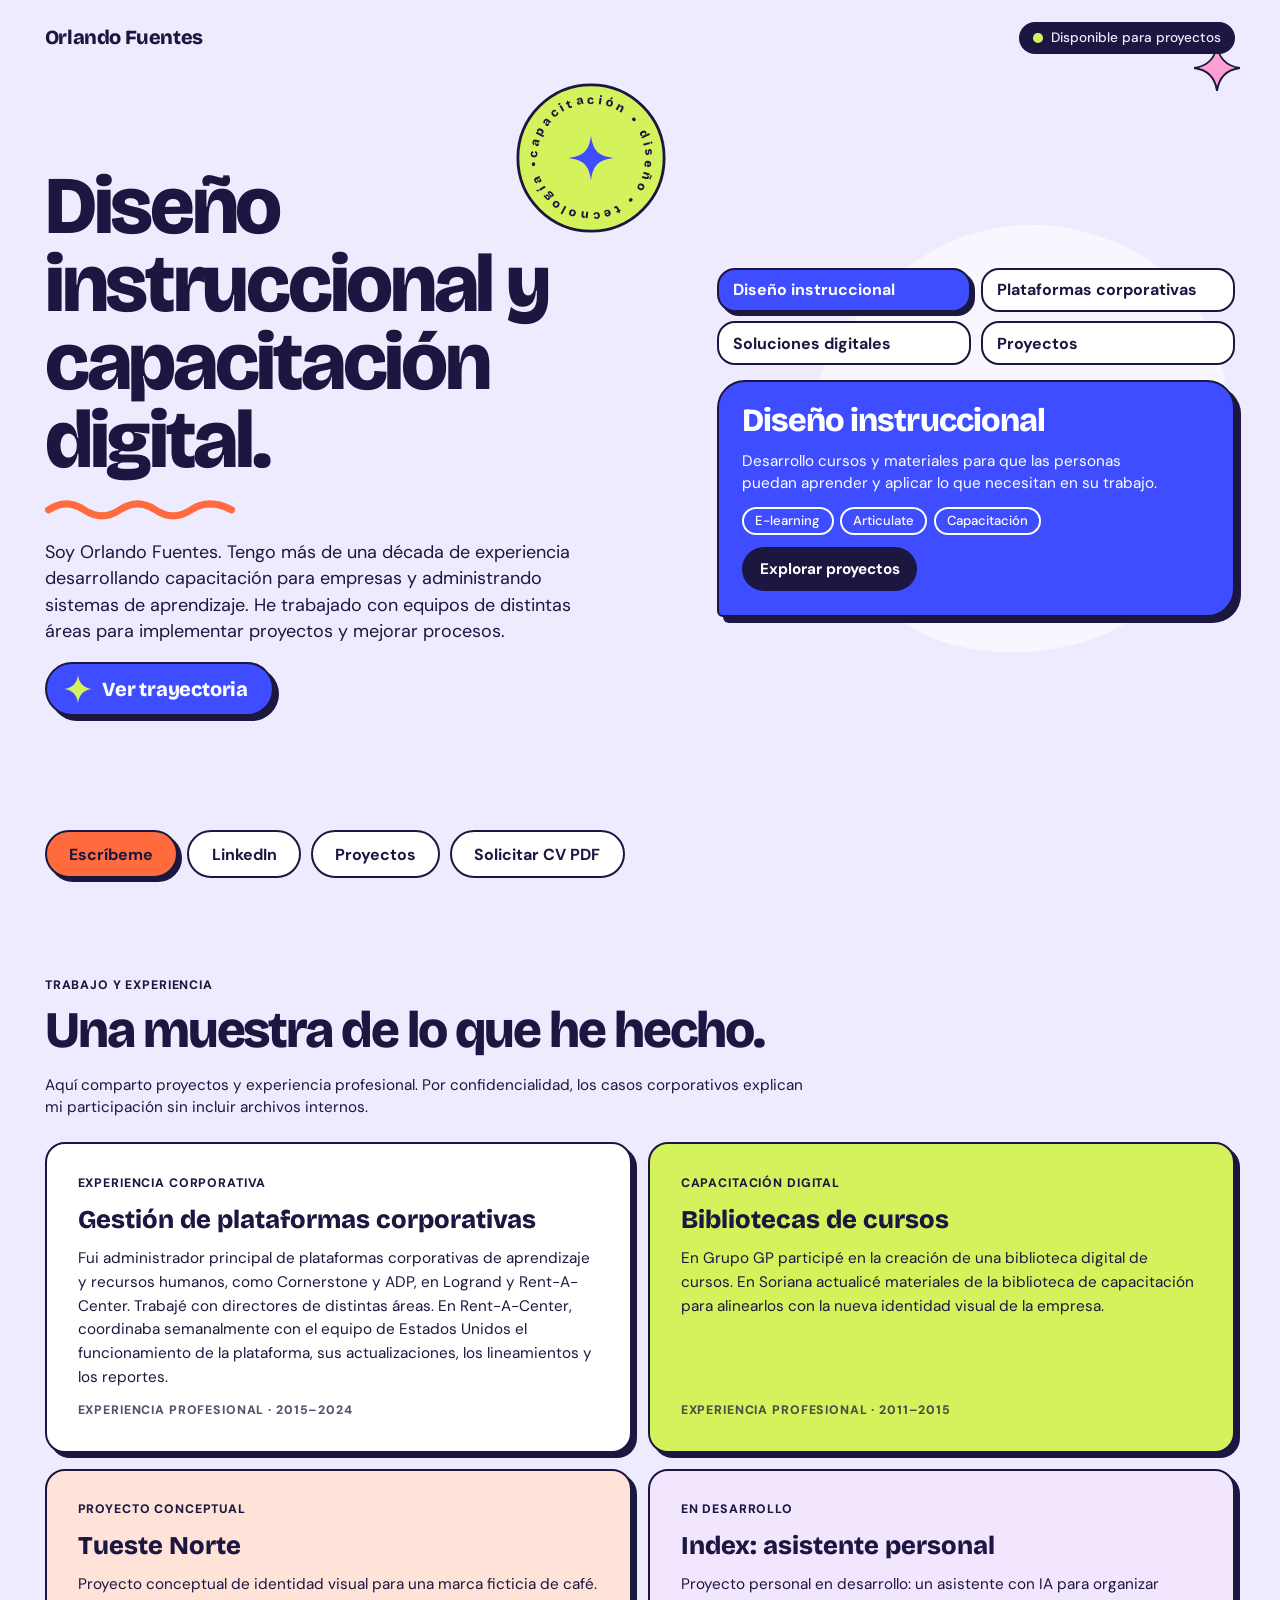
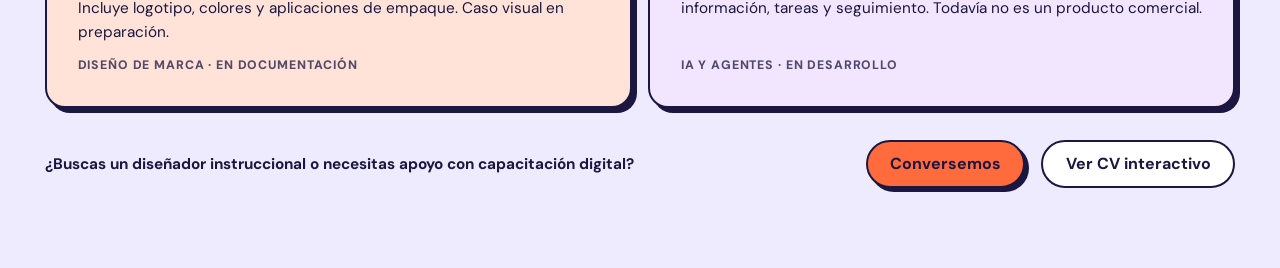
==== index.html @ 9fd7db06 "Aclarar propósito de coordinación semanal con corporativo de Estados Unidos" ====
<!DOCTYPE html>
<html lang="es">
<head>
<meta charset="utf-8">
<meta name="viewport" content="width=device-width, initial-scale=1">

<title>Orlando Fuentes | Diseño instruccional y capacitación corporativa</title>
<meta name="description" content="Diseño instruccional, gestión de plataformas de recursos humanos y aprendizaje, capacitación corporativa y soluciones digitales.">
<link rel="icon" href="data:image/svg+xml,<svg xmlns='http://www.w3.org/2000/svg' viewBox='0 0 100 100'><rect width='100' height='100' rx='28' fill='%233D4DFF'/><path d='M50 14C54 38 62 46 86 50 62 54 54 62 50 86 46 62 38 54 14 50 38 46 46 38 50 14Z' fill='%23D4F25C'/></svg>">
<link rel="preconnect" href="https://fonts.googleapis.com">
<link rel="preconnect" href="https://fonts.gstatic.com" crossorigin>
<link href="https://fonts.googleapis.com/css2?family=Bricolage+Grotesque:opsz,wght@12..96,500;12..96,800&family=DM+Sans:wght@400;500;700&display=swap" rel="stylesheet">
<style>
:root{
  --ink:#1B1740; --paper:#EFEBFF; --blue:#3D4DFF; --tang:#FF6B3D; --lime:#D4F25C; --pink:#FF9ED0;
  --display:"Bricolage Grotesque","Arial Black",system-ui,sans-serif;
  --body:"DM Sans",system-ui,-apple-system,"Segoe UI",sans-serif;
}
*{box-sizing:border-box;margin:0}
html,body{min-height:100%}
body{background:var(--paper);color:var(--ink);font-family:var(--body);font-size:clamp(.9rem,1.7vh,1.05rem);line-height:1.45;min-height:100%;overflow-x:hidden}
.stage{min-height:100dvh;display:grid;grid-template-rows:auto 1fr auto;gap:clamp(.5rem,1.5vh,1.2rem);padding:clamp(.8rem,2.4vh,1.6rem) clamp(1rem,3.5vw,3rem);position:relative}
.bar{display:flex;justify-content:space-between;align-items:center;gap:1rem;position:relative;z-index:2}
.logo{font-family:var(--display);font-weight:800;font-size:1.25rem;letter-spacing:-.02em}
.status{display:inline-flex;align-items:center;gap:.5rem;background:var(--ink);color:var(--paper);border-radius:99px;padding:.4rem .9rem;font-size:.85rem;font-weight:500}
.status i{width:.6rem;height:.6rem;border-radius:50%;background:var(--lime)}
.main{display:grid;grid-template-columns:1.1fr .9fr;gap:clamp(1rem,3vw,3rem);min-height:0;position:relative;z-index:1}
.hero{display:flex;flex-direction:column;justify-content:center;gap:clamp(.6rem,2vh,1.4rem);position:relative;min-height:0}
h1{font-family:var(--display);font-weight:800;font-size:clamp(2rem,min(6.4vw,10.5vh),6rem);line-height:.95;letter-spacing:-.04em;max-width:11ch}
.squig{width:clamp(110px,16vw,190px);height:auto}
.lead{max-width:44ch;font-size:clamp(.95rem,2vh,1.2rem)}
.cta-exp{align-self:flex-start;display:inline-flex;align-items:center;gap:.6rem;min-height:52px;padding:.7rem 1.5rem .7rem 1.1rem;border:2.5px solid var(--ink);border-radius:99px;background:var(--blue);color:#fff;font:800 clamp(1rem,2.4vh,1.25rem) var(--display);letter-spacing:-.01em;text-decoration:none;box-shadow:5px 5px 0 var(--ink);transition:transform .2s cubic-bezier(.3,1.6,.4,1),box-shadow .2s}
.cta-exp svg{width:1.4em;height:1.4em;flex:none}
.cta-exp:hover{transform:translate(-2px,-2px) rotate(-1deg);box-shadow:7px 7px 0 var(--ink)}
.cta-exp:active{transform:translate(3px,3px);box-shadow:2px 2px 0 var(--ink)}
.sticker{position:absolute;right:2%;top:2%;width:clamp(84px,13vw,150px);animation:spin 22s linear infinite}
@keyframes spin{to{transform:rotate(360deg)}}
.side{display:flex;flex-direction:column;justify-content:center;gap:clamp(.6rem,1.6vh,1rem);min-height:0;position:relative}
.blob{position:absolute;inset:-6% -10% -6% -4%;width:116%;height:112%;z-index:-1;opacity:.9;pointer-events:none}
.tabs{display:grid;grid-template-columns:1fr 1fr;gap:.6rem}
.tab{font:700 clamp(.85rem,1.9vh,1rem)/1.2 var(--body);min-height:44px;padding:.6rem .9rem;border:2.5px solid var(--ink);border-radius:18px;background:#fff;color:var(--ink);cursor:pointer;text-align:left;transition:transform .15s,background .15s}
.tab:hover{transform:translateY(-2px)}
.tab[aria-selected=true]{background:var(--a);color:var(--o);box-shadow:4px 4px 0 var(--ink)}
.panel{background:var(--a);color:var(--o);border:2.5px solid var(--ink);border-radius:28px 28px 28px 6px;padding:clamp(1rem,2.6vh,1.8rem);display:flex;flex-direction:column;gap:clamp(.5rem,1.4vh,.9rem);box-shadow:6px 6px 0 var(--ink);transition:background .25s,color .25s}
.panel h2{font-family:var(--display);font-weight:800;font-size:clamp(1.4rem,3.6vh,2.2rem);line-height:1;letter-spacing:-.03em}
.panel p{max-width:42ch}
.chips{display:flex;flex-wrap:wrap;gap:.4rem;list-style:none;padding:0}
.chips li{border:2px solid currentColor;border-radius:99px;padding:.15rem .7rem;font-size:.82rem;font-weight:500}
.link{align-self:flex-start;display:inline-flex;align-items:center;min-height:44px;padding:.5rem 1.1rem;border-radius:99px;background:var(--ink);color:#fff;font-weight:700;text-decoration:none}
.foot{display:flex;flex-wrap:wrap;gap:.6rem;align-items:center;position:relative;z-index:2}
.btn{display:inline-flex;align-items:center;justify-content:center;min-height:48px;padding:.6rem 1.4rem;border-radius:99px;border:2.5px solid var(--ink);background:#fff;color:var(--ink);font:700 1rem var(--body);text-decoration:none;transition:transform .15s}
.btn:hover{transform:translateY(-2px)}
.btn.main-cta{background:var(--tang);box-shadow:4px 4px 0 var(--ink)}
:focus-visible{outline:3px solid var(--blue);outline-offset:3px}
button.btn{cursor:pointer}
dialog{margin:auto;padding:0;border:2.5px solid var(--ink);border-radius:28px 28px 28px 6px;background:var(--pink);color:var(--ink);max-width:min(92vw,420px);box-shadow:6px 6px 0 var(--ink);font:inherit}
dialog::backdrop{background:rgba(27,23,64,.55)}
dialog .in{padding:clamp(1.2rem,3vh,2rem)}
dialog h2{font-family:var(--display);font-weight:800;font-size:1.7rem;line-height:1.05;letter-spacing:-.03em;margin-bottom:.5rem}
dialog .btn{margin-top:1.1rem;background:var(--ink);color:#fff}
#contact-dlg{background:var(--lime)}
dialog .btn.ghost{background:#fff;color:var(--ink)}
dialog p{margin:.2rem 0}
.mail{font-weight:700;color:var(--ink);overflow-wrap:anywhere}
.acts{display:flex;flex-wrap:wrap;gap:.6rem;margin-top:1rem}
.acts .btn{margin-top:0}
dialog{transform-origin:var(--ox,50%) var(--oy,50%)}
@keyframes liquidIn{
  0%{transform:scale(.04);border-radius:50%;opacity:0}
  18%{opacity:1}
  40%{transform:scale(.92,1.1);border-radius:60% 40% 55% 45% / 45% 58% 42% 55%}
  62%{transform:scale(1.06,.95);border-radius:42% 58% 42% 58% / 58% 42% 58% 42%}
  82%{transform:scale(.99,1.02);border-radius:34px 30px 32px 10px}
  100%{transform:none;border-radius:28px 28px 28px 6px}
}
@keyframes liquidOut{
  0%{transform:none;border-radius:28px 28px 28px 6px;opacity:1}
  30%{transform:scale(1.06,.93);border-radius:44% 56% 46% 54% / 56% 44% 56% 44%}
  100%{transform:scale(.04);border-radius:50%;opacity:0}
}
@keyframes inFade{from{opacity:0;transform:translateY(8px)}to{opacity:1;transform:none}}
@keyframes inOut{to{opacity:0}}
@keyframes fade{from{opacity:0}to{opacity:1}}
@keyframes fadeout{to{opacity:0}}
dialog[open]{animation:liquidIn .85s ease-in-out}
dialog[open] .in{animation:inFade .4s .3s ease-out both}
dialog[open]::backdrop{animation:fade .4s ease-out;backdrop-filter:blur(5px)}
dialog.closing{animation:liquidOut .38s ease-in forwards}
dialog.closing .in{animation:inOut .15s forwards}
dialog.closing::backdrop{animation:fadeout .38s ease-in forwards;backdrop-filter:blur(5px)}
.spark{position:absolute;pointer-events:none}
@media (max-width:820px){
  .main{grid-template-columns:1fr;grid-template-rows:auto 1fr;gap:.6rem}
  .hero{justify-content:flex-start;gap:.5rem}
  h1{font-size:clamp(1.7rem,min(9vw,6.6vh),3rem);max-width:none}
  .squig,.status{display:none}
  .lead{font-size:.9rem;max-width:none}
  .sticker{width:70px;top:-4px}
  .cta-exp{min-height:46px;padding:.5rem 1.1rem .5rem .9rem;font-size:1rem;box-shadow:4px 4px 0 var(--ink)}
  .panel p{font-size:.88rem}
  .chips{display:none}
  .tab{padding:.4rem .7rem;min-height:40px}
  .blob{display:none}
  .btn{min-height:44px;padding:.4rem .9rem;font-size:.88rem}
  .foot{gap:.4rem}
}
@media (prefers-reduced-motion:reduce){.sticker{animation:none}*{transition:none!important}dialog,dialog::backdrop,dialog .in{animation:none!important}}

html{scroll-behavior:smooth}
body{height:auto;min-height:100%;overflow-x:hidden;overflow-y:auto}
.stage{min-height:100dvh;height:auto}
.portfolio{padding:clamp(2rem,6vw,5rem) clamp(1rem,3.5vw,3rem) 5rem;max-width:1400px;margin:auto;scroll-margin-top:1rem}
.portfolio-head{max-width:760px;margin-bottom:1.5rem}.portfolio-head h2{font:800 clamp(2rem,4vw,3.5rem)/1.08 var(--display);letter-spacing:-.04em;margin:.5rem 0 1rem}
.eyebrow,.project-type,.project-note{font-size:.77rem;font-weight:800;letter-spacing:.07em;text-transform:uppercase}
.project-grid{display:grid;grid-template-columns:repeat(2,minmax(0,1fr));gap:1rem}
.project-card{border:2px solid var(--ink);border-radius:20px;padding:clamp(1.15rem,2.4vw,2rem);background:#fff;box-shadow:5px 5px 0 var(--ink);display:flex;flex-direction:column;gap:.8rem}
.project-card:nth-child(2){background:var(--lime)}.project-card:nth-child(3){background:#ffe2d8}.project-card:nth-child(4){background:#f2e6ff}
.project-card h3{font:800 clamp(1.2rem,2vw,1.7rem)/1.12 var(--display)}.project-card p{line-height:1.55;max-width:62ch}.project-note{margin-top:auto;opacity:.75}
.portfolio-bottom{display:flex;align-items:center;flex-wrap:wrap;gap:1rem;margin-top:2rem}.portfolio-bottom p{font-weight:700;margin-right:auto}
@media(max-width:820px){.stage{min-height:100dvh;display:flex;flex-direction:column;gap:1.25rem}.main{display:flex;flex-direction:column;gap:1.8rem;flex:1}.hero,.side{min-height:unset}.hero{padding-top:1rem}.foot{flex-wrap:wrap;margin-top:auto}.project-grid{grid-template-columns:1fr}.sticker{opacity:.65}.portfolio-bottom{align-items:stretch}}
</style>
</head>
<body>
<div class="stage">

  <header class="bar">
    
    <span class="logo">Orlando Fuentes</span>
    <span class="status"><i></i>Disponible para proyectos</span>
  </header>

  <div class="main">
    <section class="hero" aria-label="Presentación">
      <svg class="sticker" viewBox="0 0 160 160" aria-hidden="true">
        <defs><path id="ring" d="M80,80 m-58,0 a58,58 0 1,1 116,0 a58,58 0 1,1 -116,0"/></defs>
        <circle cx="80" cy="80" r="78" fill="#D4F25C" stroke="#1B1740" stroke-width="3"/>
        <text font-family="Bricolage Grotesque, Arial Black, sans-serif" font-size="13" font-weight="800" fill="#1B1740">
          <textPath href="#ring" textLength="360" lengthAdjust="spacing">capacitación • diseño • tecnología •</textPath>
        </text>
        <path d="M80 56C82 72 88 78 104 80 88 82 82 88 80 104 78 88 72 82 56 80 72 78 78 72 80 56Z" fill="#3D4DFF"/>
      </svg>

      <h1>Diseño instruccional y capacitación digital.</h1>
      <svg class="squig" viewBox="0 0 160 20" aria-hidden="true"><path d="M3 10Q18 0 33 10T63 10T93 10T123 10T157 10" fill="none" stroke="#FF6B3D" stroke-width="6" stroke-linecap="round"/></svg>
      <p class="lead">Soy Orlando Fuentes. Tengo más de una década de experiencia desarrollando capacitación para empresas y administrando sistemas de aprendizaje. He trabajado con equipos de distintas áreas para implementar proyectos y mejorar procesos.</p>
      <a class="cta-exp" href="cv.html"><svg viewBox="0 0 100 100" aria-hidden="true"><path d="M50 0C54 30 70 46 100 50 70 54 54 70 50 100 46 70 30 54 0 50 30 46 46 30 50 0Z" fill="#D4F25C"/></svg>Ver trayectoria</a>
    </section>

    <section class="side" aria-label="Lo que hago">
      <svg class="blob" viewBox="0 0 500 500" aria-hidden="true"><path d="M421 322Q380 420 270 424T120 330Q60 240 130 150T300 70Q420 90 440 200T421 322Z" fill="#fff" opacity=".7"/></svg>
      <svg class="spark" style="right:-1%;top:-3%;width:46px" viewBox="0 0 100 100" aria-hidden="true"><path d="M50 0C54 30 70 46 100 50 70 54 54 70 50 100 46 70 30 54 0 50 30 46 46 30 50 0Z" fill="#FF9ED0" stroke="#1B1740" stroke-width="4"/></svg>

      <div class="tabs" role="tablist" aria-label="Servicios">
        <button class="tab" role="tab" id="t0" aria-selected="true" aria-controls="panel" style="--a:var(--blue);--o:#fff">Diseño instruccional</button>
        <button class="tab" role="tab" id="t1" aria-selected="false" aria-controls="panel" tabindex="-1" style="--a:var(--tang);--o:var(--ink)">Plataformas corporativas</button>
        <button class="tab" role="tab" id="t2" aria-selected="false" aria-controls="panel" tabindex="-1" style="--a:var(--lime);--o:var(--ink)">Soluciones digitales</button>
        <button class="tab" role="tab" id="t3" aria-selected="false" aria-controls="panel" tabindex="-1" style="--a:var(--pink);--o:var(--ink)">Proyectos</button>
      </div>

      <article class="panel" id="panel" role="tabpanel" aria-labelledby="t0" tabindex="0" style="--a:var(--blue);--o:#fff">
        <h2></h2>
        <p></p>
        <ul class="chips"></ul>
        
        <a class="link" href="#proyectos">Explorar proyectos</a>
      </article>
    </section>
  </div>

  <footer class="foot">
    
    <button type="button" class="btn main-cta" id="contact">Escríbeme</button>
    <a class="btn" href="https://www.linkedin.com/in/orlando-fuentes-63674822/" target="_blank" rel="noopener">LinkedIn</a>
    <a class="btn" href="#proyectos">Proyectos</a>
    <a class="btn" href="mailto:a.fuentes0890@gmail.com?subject=Solicitud%20de%20CV%20en%20PDF">Solicitar CV PDF</a>
  </footer>
</div>

<section class="portfolio" id="proyectos" aria-labelledby="projects-title">
<div class="portfolio-head"><p class="eyebrow">TRABAJO Y EXPERIENCIA</p><h2 id="projects-title">Una muestra de lo que he hecho.</h2><p>Aquí comparto proyectos y experiencia profesional. Por confidencialidad, los casos corporativos explican mi participación sin incluir archivos internos.</p></div>
<div class="project-grid">
<article class="project-card"><span class="project-type">EXPERIENCIA CORPORATIVA</span><h3>Gestión de plataformas corporativas</h3><p>Fui administrador principal de plataformas corporativas de aprendizaje y recursos humanos, como Cornerstone y ADP, en Logrand y Rent-A-Center. Trabajé con directores de distintas áreas. En Rent-A-Center, coordinaba semanalmente con el equipo de Estados Unidos el funcionamiento de la plataforma, sus actualizaciones, los lineamientos y los reportes.</p><span class="project-note">Experiencia profesional · 2015–2024</span></article>
<article class="project-card"><span class="project-type">CAPACITACIÓN DIGITAL</span><h3>Bibliotecas de cursos</h3><p>En Grupo GP participé en la creación de una biblioteca digital de cursos. En Soriana actualicé materiales de la biblioteca de capacitación para alinearlos con la nueva identidad visual de la empresa.</p><span class="project-note">Experiencia profesional · 2011–2015</span></article>
<article class="project-card"><span class="project-type">PROYECTO CONCEPTUAL</span><h3>Tueste Norte</h3><p>Proyecto conceptual de identidad visual para una marca ficticia de café. Incluye logotipo, colores y aplicaciones de empaque. Caso visual en preparación.</p><span class="project-note">Diseño de marca · En documentación</span></article>
<article class="project-card"><span class="project-type">EN DESARROLLO</span><h3>Index: asistente personal</h3><p>Proyecto personal en desarrollo: un asistente con IA para organizar información, tareas y seguimiento. Todavía no es un producto comercial.</p><span class="project-note">IA y agentes · En desarrollo</span></article>
</div><div class="portfolio-bottom"><p>¿Buscas un diseñador instruccional o necesitas apoyo con capacitación digital?</p><a class="btn main-cta" href="mailto:a.fuentes0890@gmail.com?subject=Consulta%20sobre%20proyecto">Conversemos</a><a class="btn" href="cv.html">Ver CV interactivo</a></div>
</section>

<dialog id="contact-dlg" aria-labelledby="contact-t">
  <div class="in">
    <h2 id="contact-t">¿Platicamos de tu proyecto?</h2>
    <div class="acts">
      
      <a class="btn" href="https://wa.me/528122201887?text=Hola%20Orlando%2C%20vi%20tu%20portafolio%20y%20me%20gustar%C3%ADa%20hablar%20contigo." target="_blank" rel="noopener">WhatsApp</a>
    </div>
    <p style="margin-top:1.2rem">También puedes escribirme por correo:</p>
    <p><a class="mail" href="mailto:a.fuentes0890@gmail.com">a.fuentes0890@gmail.com</a></p>
    <div class="acts" style="margin-top:.7rem">
      <button type="button" class="btn ghost" id="copy-mail" aria-live="polite">Copiar correo</button>
      <a class="btn ghost" href="https://mail.google.com/mail/?view=cm&amp;fs=1&amp;to=a.fuentes0890@gmail.com" target="_blank" rel="noopener">Abrir en Gmail</a>
    </div>
    <div class="acts" style="margin-top:.9rem"><button type="button" class="btn" id="contact-close">Cerrar</button></div>
  </div>
</dialog>

<script>
const data=[
 {t:"Diseño instruccional",p:"Desarrollo cursos y materiales para que las personas puedan aprender y aplicar lo que necesitan en su trabajo.",c:["E-learning","Articulate","Capacitación"],a:"var(--blue)",o:"#fff"},
 {t:"Plataformas corporativas",p:"He administrado sistemas corporativos de capacitación y recursos humanos, como Cornerstone y ADP, colaborando con equipos de distintas áreas.",c:["Capacitación","Administración","Reportes"],a:"var(--tang)",o:"var(--ink)"},
 {t:"Soluciones digitales",p:"Combino diseño, desarrollo web y comunicación interna. También estoy aprendiendo a crear herramientas con IA.",c:["Web","Multimedia","IA en desarrollo"],a:"var(--lime)",o:"var(--ink)"},
 {t:"Proyectos",p:"Comparto experiencia corporativa y proyectos personales, diferenciando el trabajo terminado de las ideas que sigo desarrollando.",c:["Capacitación","Diseño","Prototipos"],a:"var(--pink)",o:"var(--ink)"}
];
const tabs=[...document.querySelectorAll('.tab')],panel=document.getElementById('panel');
function show(i){
  const d=data[i];
  tabs.forEach((b,k)=>{b.setAttribute('aria-selected',k===i);b.tabIndex=k===i?0:-1});
  panel.setAttribute('aria-labelledby','t'+i);
  panel.style.setProperty('--a',d.a);panel.style.setProperty('--o',d.o);
  panel.querySelector('h2').textContent=d.t;
  panel.querySelector('p').textContent=d.p;
  panel.querySelector('.chips').replaceChildren(...d.c.map(label=>{const item=document.createElement('li');item.textContent=label;return item;}));
}
tabs.forEach((b,i)=>{
  b.addEventListener('click',()=>show(i));
  b.addEventListener('keydown',e=>{
    const k={ArrowRight:1,ArrowDown:1,ArrowLeft:-1,ArrowUp:-1}[e.key];
    if(k){e.preventDefault();const n=(i+k+tabs.length)%tabs.length;show(n);tabs[n].focus()}
  });
});
show(0);
const reduce=matchMedia('(prefers-reduced-motion: reduce)').matches;
function closeDlg(d){
  if(!d.open||d.classList.contains('closing'))return;
  if(reduce){d.close();return}
  d.classList.add('closing');
  setTimeout(()=>{d.classList.remove('closing');d.close()},380);
}
[['contact-dlg','contact','contact-close']].forEach(([d,o,c])=>{
  const dlg=document.getElementById(d);
  const trg=document.getElementById(o);
  trg.addEventListener('click',()=>{
    dlg.showModal();
    const t=trg.getBoundingClientRect(),w=document.documentElement.clientWidth,h=document.documentElement.clientHeight;
    dlg.style.setProperty('--ox',(t.left+t.width/2-(w-dlg.offsetWidth)/2)+'px');
    dlg.style.setProperty('--oy',(t.top+t.height/2-(h-dlg.offsetHeight)/2)+'px');
  });
  document.getElementById(c).addEventListener('click',()=>closeDlg(dlg));
  dlg.addEventListener('click',e=>{if(e.target===dlg)closeDlg(dlg)});
  dlg.addEventListener('cancel',e=>{e.preventDefault();closeDlg(dlg)});
});
const cb=document.getElementById('copy-mail');
cb.addEventListener('click',async()=>{
  const m='a.fuentes0890@gmail.com';
  try{await navigator.clipboard.writeText(m)}catch(err){
    const t=document.createElement('textarea');t.value=m;
    document.getElementById('contact-dlg').appendChild(t);t.select();
    try{document.execCommand('copy')}catch(_){}
    t.remove();
  }
  cb.textContent='¡Copiado!';
  setTimeout(()=>{cb.textContent='Copiar correo'},2000);
});
</script>
</body>
</html>
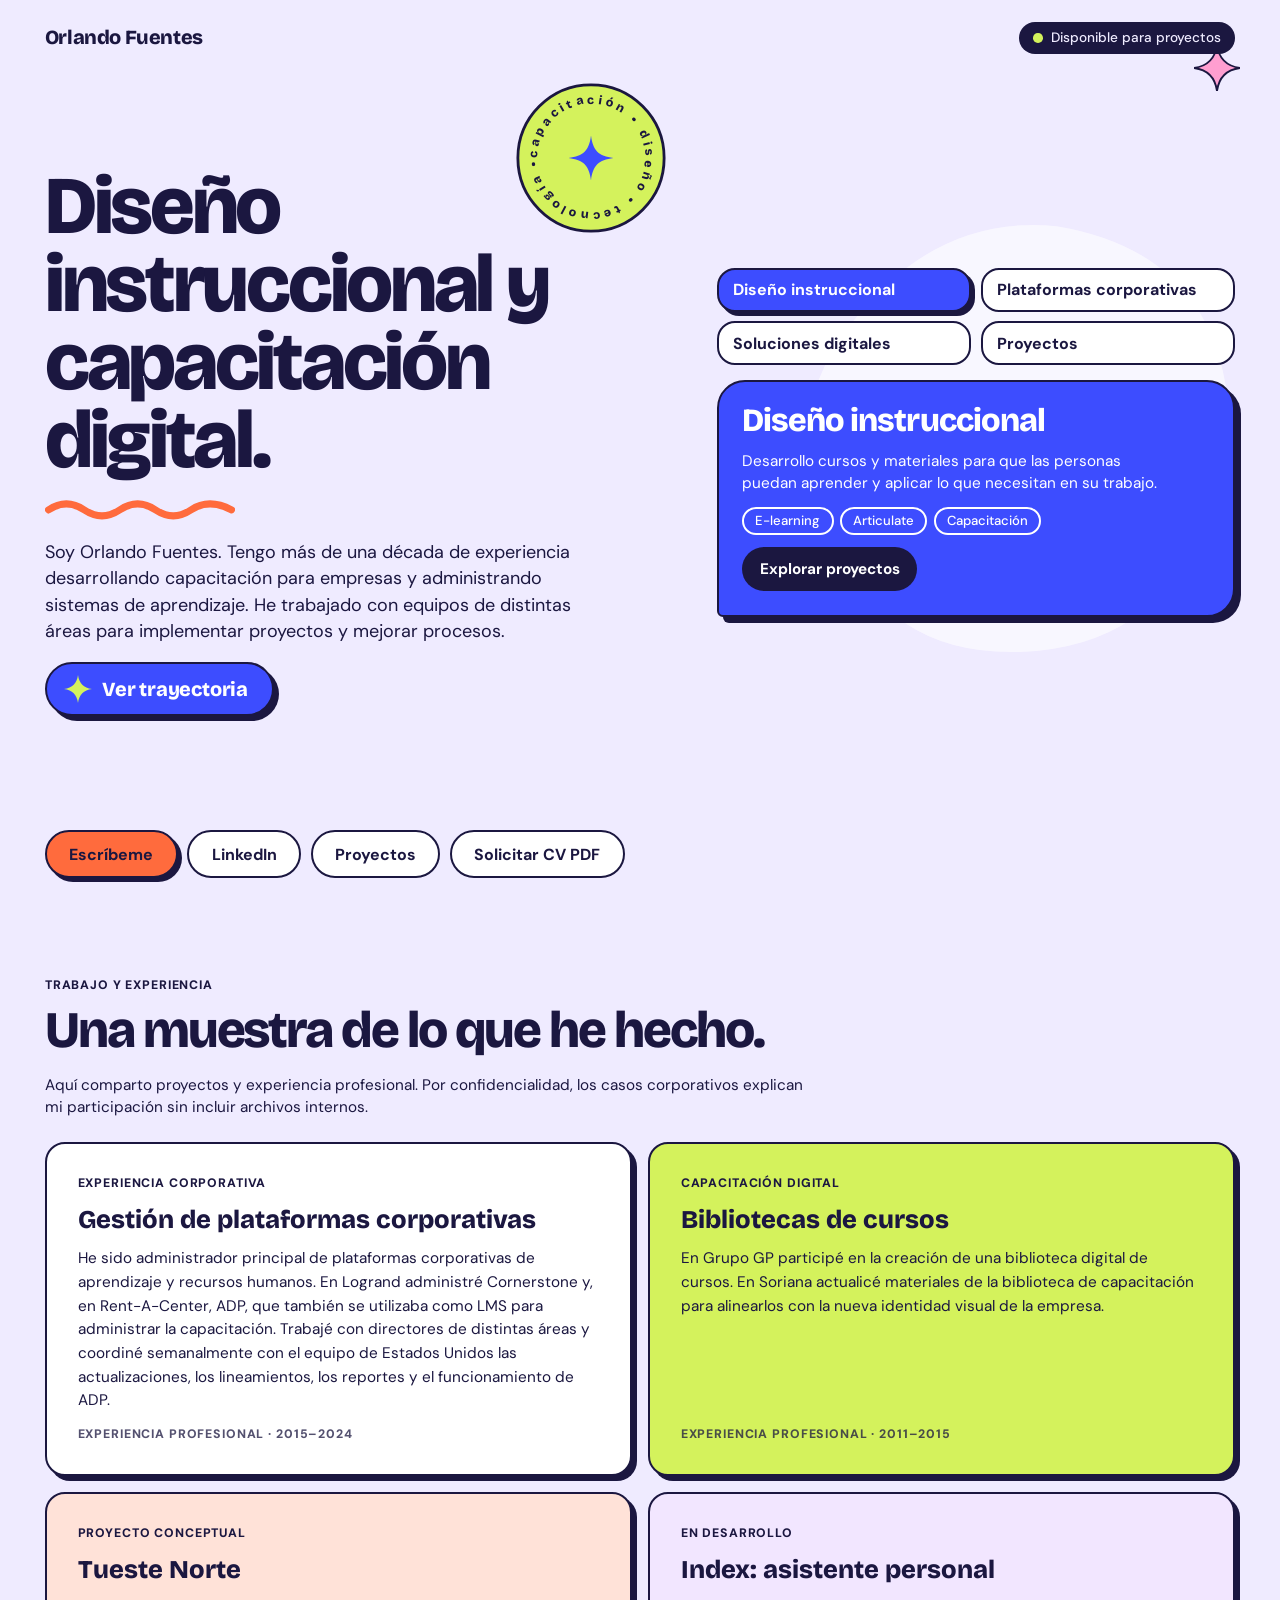
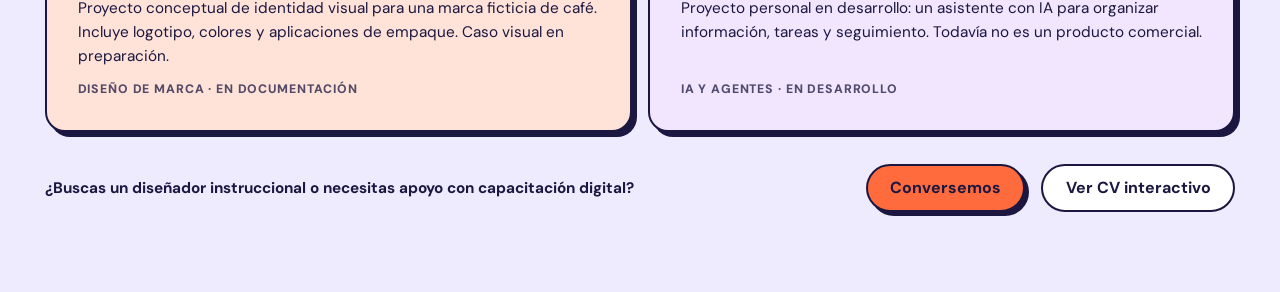
==== commit ea68c1aa: "Aclarar que ADP combinaba gestión de RR. HH. y funciones LMS para capacitación" ====
--- a/index.html
+++ b/index.html
@@ -179,7 +179,7 @@
 <section class="portfolio" id="proyectos" aria-labelledby="projects-title">
 <div class="portfolio-head"><p class="eyebrow">TRABAJO Y EXPERIENCIA</p><h2 id="projects-title">Una muestra de lo que he hecho.</h2><p>Aquí comparto proyectos y experiencia profesional. Por confidencialidad, los casos corporativos explican mi participación sin incluir archivos internos.</p></div>
 <div class="project-grid">
-<article class="project-card"><span class="project-type">EXPERIENCIA CORPORATIVA</span><h3>Gestión de plataformas corporativas</h3><p>Fui administrador principal de plataformas corporativas de aprendizaje y recursos humanos, como Cornerstone y ADP, en Logrand y Rent-A-Center. Trabajé con directores de distintas áreas. En Rent-A-Center, coordinaba semanalmente con el equipo de Estados Unidos el funcionamiento de la plataforma, sus actualizaciones, los lineamientos y los reportes.</p><span class="project-note">Experiencia profesional · 2015–2024</span></article>
+<article class="project-card"><span class="project-type">EXPERIENCIA CORPORATIVA</span><h3>Gestión de plataformas corporativas</h3><p>He sido administrador principal de plataformas corporativas de aprendizaje y recursos humanos. En Logrand administré Cornerstone y, en Rent-A-Center, ADP, que también se utilizaba como LMS para administrar la capacitación. Trabajé con directores de distintas áreas y coordiné semanalmente con el equipo de Estados Unidos las actualizaciones, los lineamientos, los reportes y el funcionamiento de ADP.</p><span class="project-note">Experiencia profesional · 2015–2024</span></article>
 <article class="project-card"><span class="project-type">CAPACITACIÓN DIGITAL</span><h3>Bibliotecas de cursos</h3><p>En Grupo GP participé en la creación de una biblioteca digital de cursos. En Soriana actualicé materiales de la biblioteca de capacitación para alinearlos con la nueva identidad visual de la empresa.</p><span class="project-note">Experiencia profesional · 2011–2015</span></article>
 <article class="project-card"><span class="project-type">PROYECTO CONCEPTUAL</span><h3>Tueste Norte</h3><p>Proyecto conceptual de identidad visual para una marca ficticia de café. Incluye logotipo, colores y aplicaciones de empaque. Caso visual en preparación.</p><span class="project-note">Diseño de marca · En documentación</span></article>
 <article class="project-card"><span class="project-type">EN DESARROLLO</span><h3>Index: asistente personal</h3><p>Proyecto personal en desarrollo: un asistente con IA para organizar información, tareas y seguimiento. Todavía no es un producto comercial.</p><span class="project-note">IA y agentes · En desarrollo</span></article>
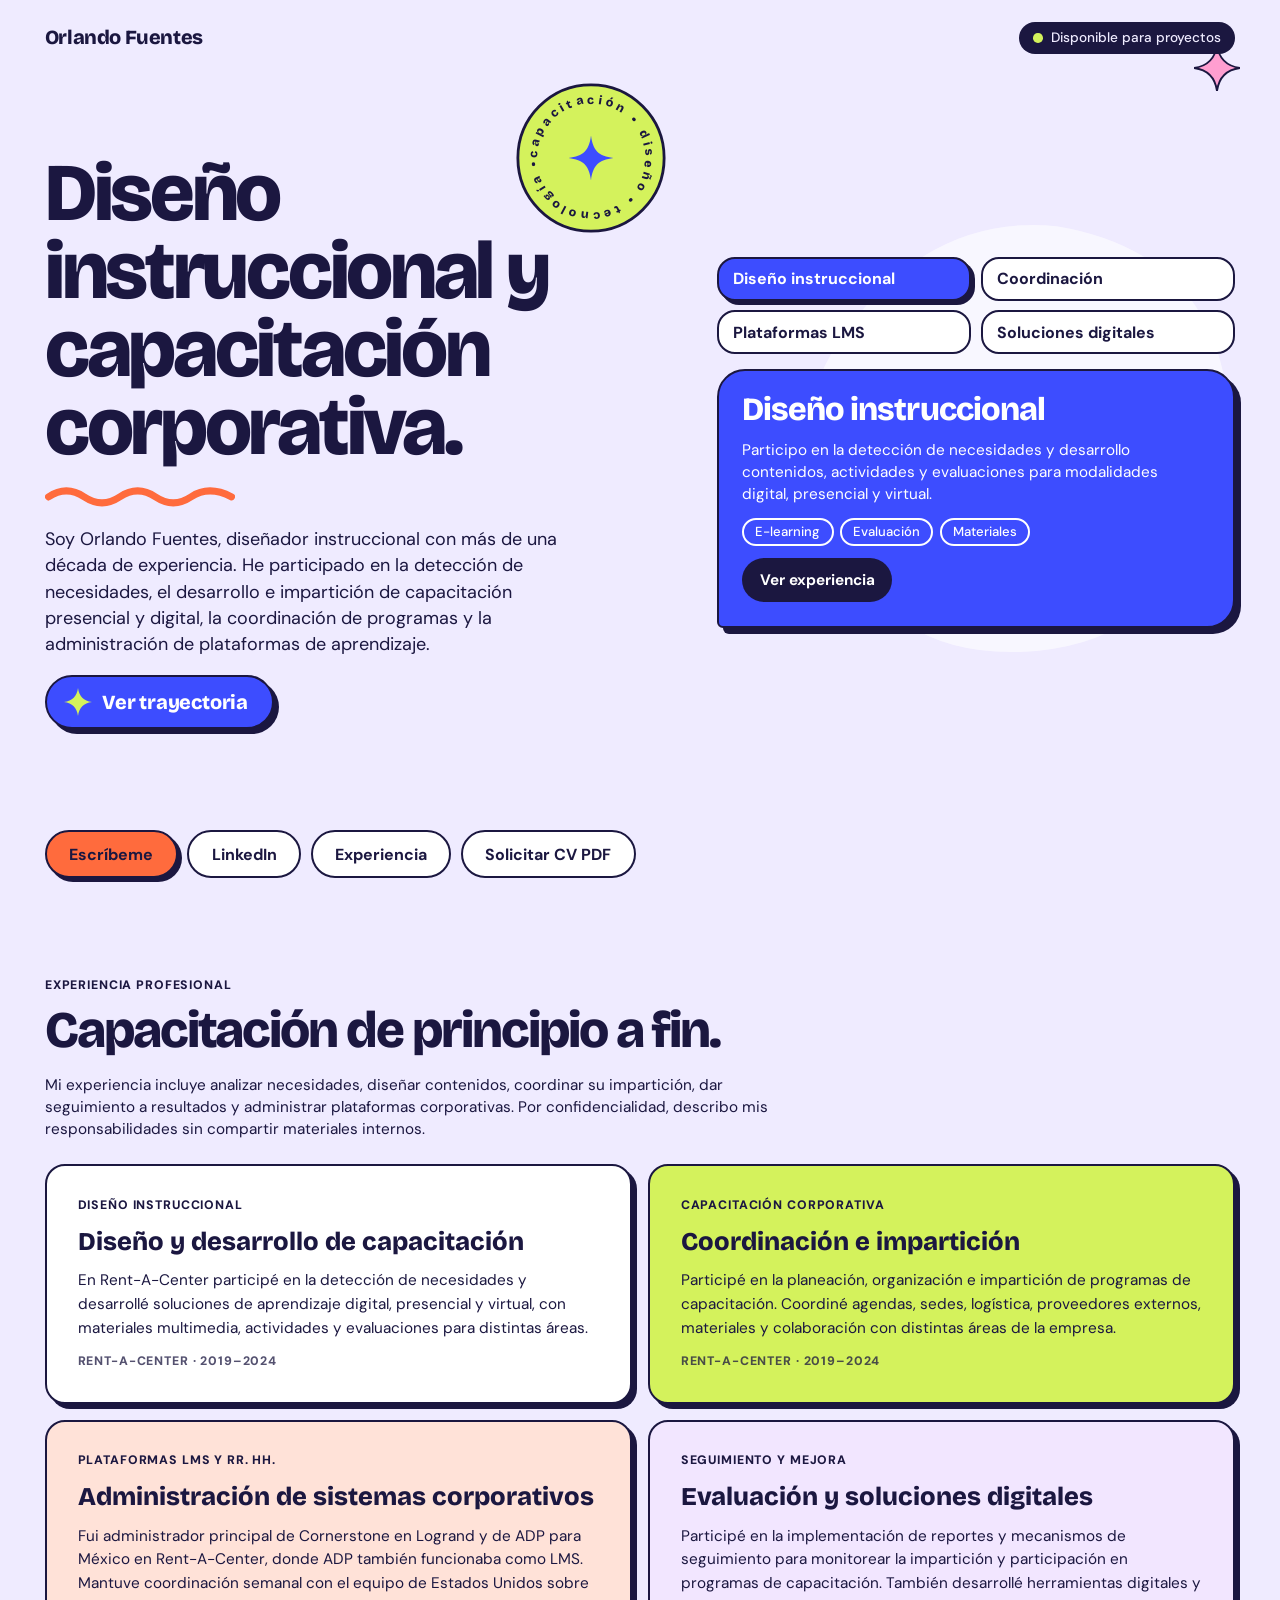
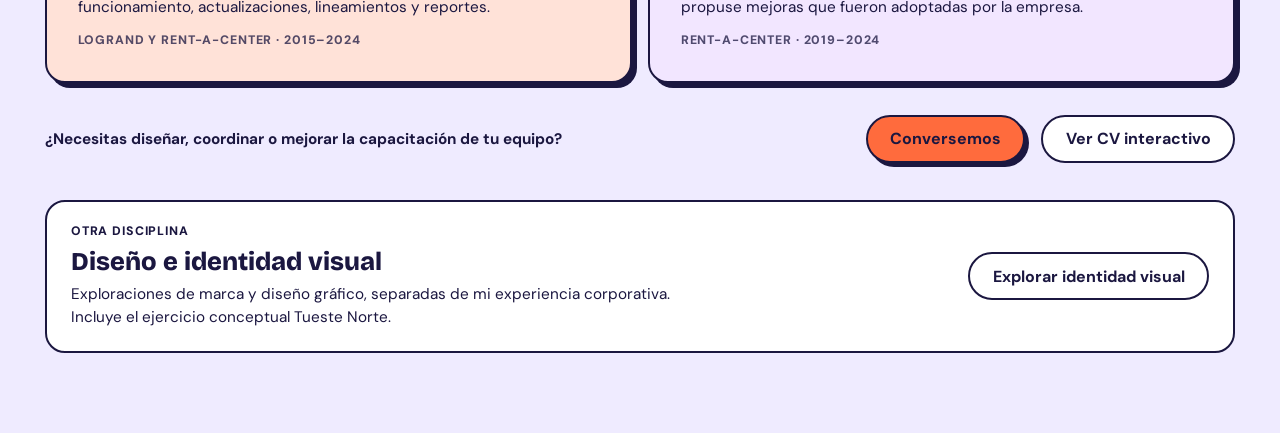
==== commit 7c1302b6: "Alinear portada con experiencia completa de capacitación y separar portafolio conceptual" ====
--- a/index.html
+++ b/index.html
@@ -5,7 +5,7 @@
 <meta name="viewport" content="width=device-width, initial-scale=1">
 
 <title>Orlando Fuentes | Diseño instruccional y capacitación corporativa</title>
-<meta name="description" content="Diseño instruccional, gestión de plataformas de recursos humanos y aprendizaje, capacitación corporativa y soluciones digitales.">
+<meta name="description" content="Diseño instruccional, coordinación y evaluación de capacitación corporativa, plataformas LMS y soluciones digitales. Trayectoria de Orlando Fuentes.">
 <link rel="icon" href="data:image/svg+xml,<svg xmlns='http://www.w3.org/2000/svg' viewBox='0 0 100 100'><rect width='100' height='100' rx='28' fill='%233D4DFF'/><path d='M50 14C54 38 62 46 86 50 62 54 54 62 50 86 46 62 38 54 14 50 38 46 46 38 50 14Z' fill='%23D4F25C'/></svg>">
 <link rel="preconnect" href="https://fonts.googleapis.com">
 <link rel="preconnect" href="https://fonts.gstatic.com" crossorigin>
@@ -117,6 +117,7 @@
 .project-card:nth-child(2){background:var(--lime)}.project-card:nth-child(3){background:#ffe2d8}.project-card:nth-child(4){background:#f2e6ff}
 .project-card h3{font:800 clamp(1.2rem,2vw,1.7rem)/1.12 var(--display)}.project-card p{line-height:1.55;max-width:62ch}.project-note{margin-top:auto;opacity:.75}
 .portfolio-bottom{display:flex;align-items:center;flex-wrap:wrap;gap:1rem;margin-top:2rem}.portfolio-bottom p{font-weight:700;margin-right:auto}
+.secondary-work{margin-top:2.3rem;display:flex;align-items:center;justify-content:space-between;flex-wrap:wrap;gap:1rem;padding:1.35rem 1.5rem;border:2px solid var(--ink);border-radius:20px;background:#fff}.secondary-work h3{font:800 clamp(1.2rem,2vw,1.6rem)/1.15 var(--display);margin:.4rem 0}.secondary-work p:not(.eyebrow){max-width:65ch;line-height:1.5}
 @media(max-width:820px){.stage{min-height:100dvh;display:flex;flex-direction:column;gap:1.25rem}.main{display:flex;flex-direction:column;gap:1.8rem;flex:1}.hero,.side{min-height:unset}.hero{padding-top:1rem}.foot{flex-wrap:wrap;margin-top:auto}.project-grid{grid-template-columns:1fr}.sticker{opacity:.65}.portfolio-bottom{align-items:stretch}}
 </style>
 </head>
@@ -140,9 +141,9 @@
         <path d="M80 56C82 72 88 78 104 80 88 82 82 88 80 104 78 88 72 82 56 80 72 78 78 72 80 56Z" fill="#3D4DFF"/>
       </svg>
 
-      <h1>Diseño instruccional y capacitación digital.</h1>
+      <h1>Diseño instruccional y capacitación corporativa.</h1>
       <svg class="squig" viewBox="0 0 160 20" aria-hidden="true"><path d="M3 10Q18 0 33 10T63 10T93 10T123 10T157 10" fill="none" stroke="#FF6B3D" stroke-width="6" stroke-linecap="round"/></svg>
-      <p class="lead">Soy Orlando Fuentes. Tengo más de una década de experiencia desarrollando capacitación para empresas y administrando sistemas de aprendizaje. He trabajado con equipos de distintas áreas para implementar proyectos y mejorar procesos.</p>
+      <p class="lead">Soy Orlando Fuentes, diseñador instruccional con más de una década de experiencia. He participado en la detección de necesidades, el desarrollo e impartición de capacitación presencial y digital, la coordinación de programas y la administración de plataformas de aprendizaje.</p>
       <a class="cta-exp" href="cv.html"><svg viewBox="0 0 100 100" aria-hidden="true"><path d="M50 0C54 30 70 46 100 50 70 54 54 70 50 100 46 70 30 54 0 50 30 46 46 30 50 0Z" fill="#D4F25C"/></svg>Ver trayectoria</a>
     </section>
 
@@ -152,9 +153,9 @@
 
       <div class="tabs" role="tablist" aria-label="Servicios">
         <button class="tab" role="tab" id="t0" aria-selected="true" aria-controls="panel" style="--a:var(--blue);--o:#fff">Diseño instruccional</button>
-        <button class="tab" role="tab" id="t1" aria-selected="false" aria-controls="panel" tabindex="-1" style="--a:var(--tang);--o:var(--ink)">Plataformas corporativas</button>
-        <button class="tab" role="tab" id="t2" aria-selected="false" aria-controls="panel" tabindex="-1" style="--a:var(--lime);--o:var(--ink)">Soluciones digitales</button>
-        <button class="tab" role="tab" id="t3" aria-selected="false" aria-controls="panel" tabindex="-1" style="--a:var(--pink);--o:var(--ink)">Proyectos</button>
+        <button class="tab" role="tab" id="t1" aria-selected="false" aria-controls="panel" tabindex="-1" style="--a:var(--tang);--o:var(--ink)">Coordinación</button>
+        <button class="tab" role="tab" id="t2" aria-selected="false" aria-controls="panel" tabindex="-1" style="--a:var(--lime);--o:var(--ink)">Plataformas LMS</button>
+        <button class="tab" role="tab" id="t3" aria-selected="false" aria-controls="panel" tabindex="-1" style="--a:var(--pink);--o:var(--ink)">Soluciones digitales</button>
       </div>
 
       <article class="panel" id="panel" role="tabpanel" aria-labelledby="t0" tabindex="0" style="--a:var(--blue);--o:#fff">
@@ -162,7 +163,7 @@
         <p></p>
         <ul class="chips"></ul>
         
-        <a class="link" href="#proyectos">Explorar proyectos</a>
+        <a class="link" href="#experiencia">Ver experiencia</a>
       </article>
     </section>
   </div>
@@ -171,19 +172,19 @@
     
     <button type="button" class="btn main-cta" id="contact">Escríbeme</button>
     <a class="btn" href="https://www.linkedin.com/in/orlando-fuentes-63674822/" target="_blank" rel="noopener">LinkedIn</a>
-    <a class="btn" href="#proyectos">Proyectos</a>
+    <a class="btn" href="#experiencia">Experiencia</a>
     <a class="btn" href="mailto:a.fuentes0890@gmail.com?subject=Solicitud%20de%20CV%20en%20PDF">Solicitar CV PDF</a>
   </footer>
 </div>
 
-<section class="portfolio" id="proyectos" aria-labelledby="projects-title">
-<div class="portfolio-head"><p class="eyebrow">TRABAJO Y EXPERIENCIA</p><h2 id="projects-title">Una muestra de lo que he hecho.</h2><p>Aquí comparto proyectos y experiencia profesional. Por confidencialidad, los casos corporativos explican mi participación sin incluir archivos internos.</p></div>
+<section class="portfolio" id="experiencia" aria-labelledby="projects-title">
+<div class="portfolio-head"><p class="eyebrow">EXPERIENCIA PROFESIONAL</p><h2 id="projects-title">Capacitación de principio a fin.</h2><p>Mi experiencia incluye analizar necesidades, diseñar contenidos, coordinar su impartición, dar seguimiento a resultados y administrar plataformas corporativas. Por confidencialidad, describo mis responsabilidades sin compartir materiales internos.</p></div>
 <div class="project-grid">
-<article class="project-card"><span class="project-type">EXPERIENCIA CORPORATIVA</span><h3>Gestión de plataformas corporativas</h3><p>He sido administrador principal de plataformas corporativas de aprendizaje y recursos humanos. En Logrand administré Cornerstone y, en Rent-A-Center, ADP, que también se utilizaba como LMS para administrar la capacitación. Trabajé con directores de distintas áreas y coordiné semanalmente con el equipo de Estados Unidos las actualizaciones, los lineamientos, los reportes y el funcionamiento de ADP.</p><span class="project-note">Experiencia profesional · 2015–2024</span></article>
-<article class="project-card"><span class="project-type">CAPACITACIÓN DIGITAL</span><h3>Bibliotecas de cursos</h3><p>En Grupo GP participé en la creación de una biblioteca digital de cursos. En Soriana actualicé materiales de la biblioteca de capacitación para alinearlos con la nueva identidad visual de la empresa.</p><span class="project-note">Experiencia profesional · 2011–2015</span></article>
-<article class="project-card"><span class="project-type">PROYECTO CONCEPTUAL</span><h3>Tueste Norte</h3><p>Proyecto conceptual de identidad visual para una marca ficticia de café. Incluye logotipo, colores y aplicaciones de empaque. Caso visual en preparación.</p><span class="project-note">Diseño de marca · En documentación</span></article>
-<article class="project-card"><span class="project-type">EN DESARROLLO</span><h3>Index: asistente personal</h3><p>Proyecto personal en desarrollo: un asistente con IA para organizar información, tareas y seguimiento. Todavía no es un producto comercial.</p><span class="project-note">IA y agentes · En desarrollo</span></article>
-</div><div class="portfolio-bottom"><p>¿Buscas un diseñador instruccional o necesitas apoyo con capacitación digital?</p><a class="btn main-cta" href="mailto:a.fuentes0890@gmail.com?subject=Consulta%20sobre%20proyecto">Conversemos</a><a class="btn" href="cv.html">Ver CV interactivo</a></div>
+<article class="project-card"><span class="project-type">DISEÑO INSTRUCCIONAL</span><h3>Diseño y desarrollo de capacitación</h3><p>En Rent-A-Center participé en la detección de necesidades y desarrollé soluciones de aprendizaje digital, presencial y virtual, con materiales multimedia, actividades y evaluaciones para distintas áreas.</p><span class="project-note">Rent-A-Center · 2019–2024</span></article>
+<article class="project-card"><span class="project-type">CAPACITACIÓN CORPORATIVA</span><h3>Coordinación e impartición</h3><p>Participé en la planeación, organización e impartición de programas de capacitación. Coordiné agendas, sedes, logística, proveedores externos, materiales y colaboración con distintas áreas de la empresa.</p><span class="project-note">Rent-A-Center · 2019–2024</span></article>
+<article class="project-card"><span class="project-type">PLATAFORMAS LMS Y RR. HH.</span><h3>Administración de sistemas corporativos</h3><p>Fui administrador principal de Cornerstone en Logrand y de ADP para México en Rent-A-Center, donde ADP también funcionaba como LMS. Mantuve coordinación semanal con el equipo de Estados Unidos sobre funcionamiento, actualizaciones, lineamientos y reportes.</p><span class="project-note">Logrand y Rent-A-Center · 2015–2024</span></article>
+<article class="project-card"><span class="project-type">SEGUIMIENTO Y MEJORA</span><h3>Evaluación y soluciones digitales</h3><p>Participé en la implementación de reportes y mecanismos de seguimiento para monitorear la impartición y participación en programas de capacitación. También desarrollé herramientas digitales y propuse mejoras que fueron adoptadas por la empresa.</p><span class="project-note">Rent-A-Center · 2019–2024</span></article>
+</div><div class="portfolio-bottom"><p>¿Necesitas diseñar, coordinar o mejorar la capacitación de tu equipo?</p><a class="btn main-cta" href="mailto:a.fuentes0890@gmail.com?subject=Consulta%20sobre%20capacitaci%C3%B3n">Conversemos</a><a class="btn" href="cv.html">Ver CV interactivo</a></div><aside class="secondary-work"><div><p class="eyebrow">OTRA DISCIPLINA</p><h3>Diseño e identidad visual</h3><p>Exploraciones de marca y diseño gráfico, separadas de mi experiencia corporativa. Incluye el ejercicio conceptual Tueste Norte.</p></div><a class="btn" href="diseno.html">Explorar identidad visual</a></aside>
 </section>
 
 <dialog id="contact-dlg" aria-labelledby="contact-t">
@@ -205,10 +206,10 @@
 
 <script>
 const data=[
- {t:"Diseño instruccional",p:"Desarrollo cursos y materiales para que las personas puedan aprender y aplicar lo que necesitan en su trabajo.",c:["E-learning","Articulate","Capacitación"],a:"var(--blue)",o:"#fff"},
- {t:"Plataformas corporativas",p:"He administrado sistemas corporativos de capacitación y recursos humanos, como Cornerstone y ADP, colaborando con equipos de distintas áreas.",c:["Capacitación","Administración","Reportes"],a:"var(--tang)",o:"var(--ink)"},
- {t:"Soluciones digitales",p:"Combino diseño, desarrollo web y comunicación interna. También estoy aprendiendo a crear herramientas con IA.",c:["Web","Multimedia","IA en desarrollo"],a:"var(--lime)",o:"var(--ink)"},
- {t:"Proyectos",p:"Comparto experiencia corporativa y proyectos personales, diferenciando el trabajo terminado de las ideas que sigo desarrollando.",c:["Capacitación","Diseño","Prototipos"],a:"var(--pink)",o:"var(--ink)"}
+ {t:"Diseño instruccional",p:"Participo en la detección de necesidades y desarrollo contenidos, actividades y evaluaciones para modalidades digital, presencial y virtual.",c:["E-learning","Evaluación","Materiales"],a:"var(--blue)",o:"#fff"},
+ {t:"Coordinación de capacitación",p:"He organizado e impartido programas de formación, coordinando proveedores, agendas, sedes, materiales y logística con distintas áreas.",c:["Planeación","Proveedores","Impartición"],a:"var(--tang)",o:"var(--ink)"},
+ {t:"Plataformas LMS",p:"He sido administrador principal de Cornerstone y ADP, con funciones LMS, además de trabajar con reportes, seguimiento y equipos corporativos.",c:["Cornerstone","ADP / LMS","Reportes"],a:"var(--lime)",o:"var(--ink)"},
+ {t:"Soluciones digitales",p:"He creado herramientas digitales de apoyo y materiales multimedia para procesos de capacitación. Además, desarrollo proyectos personales de tecnología.",c:["Desarrollo web","Multimedia","Herramientas"],a:"var(--pink)",o:"var(--ink)"}
 ];
 const tabs=[...document.querySelectorAll('.tab')],panel=document.getElementById('panel');
 function show(i){
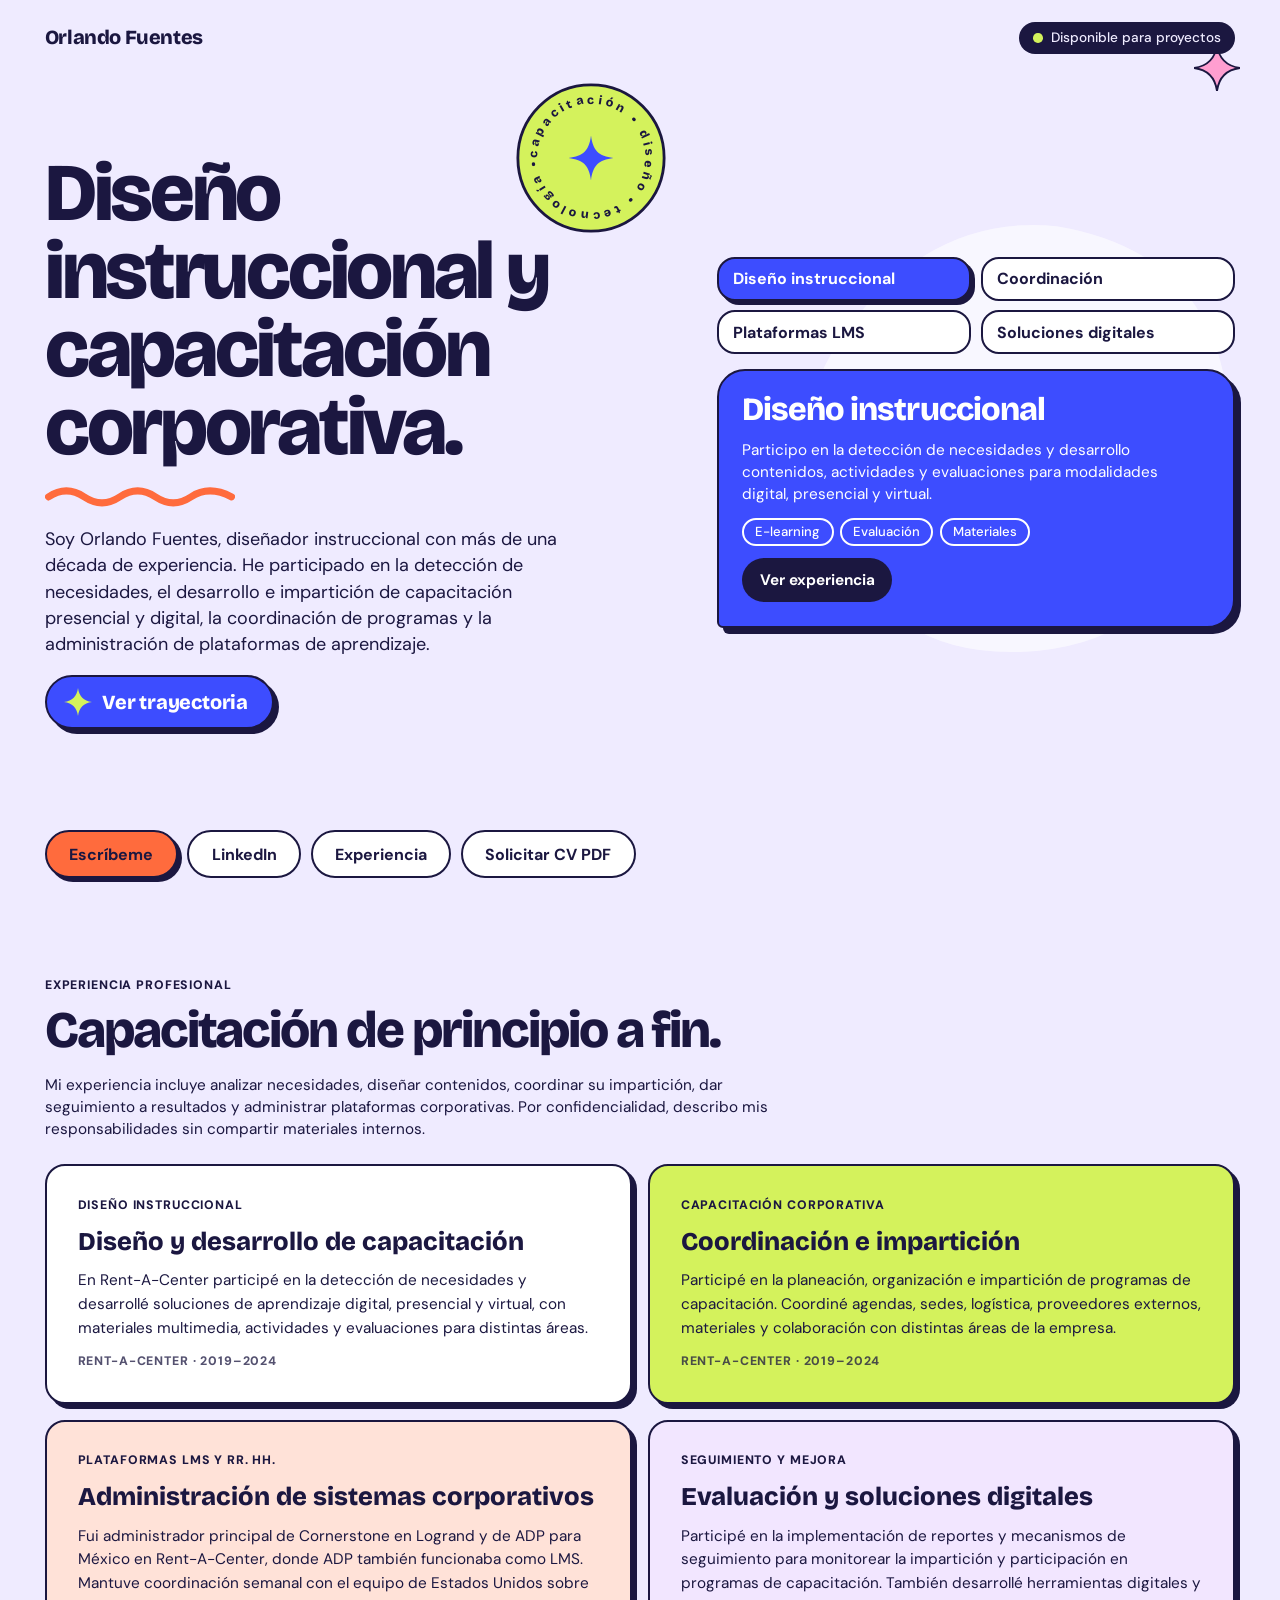
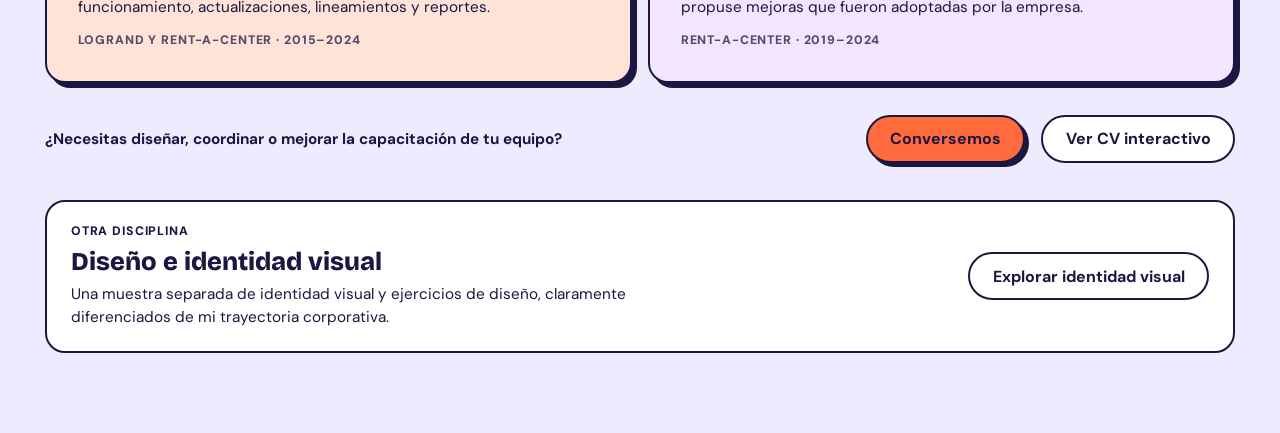
==== commit 999521e9: "Quitar referencia directa a Tueste Norte de portada profesional" ====
--- a/index.html
+++ b/index.html
@@ -184,7 +184,7 @@
 <article class="project-card"><span class="project-type">CAPACITACIÓN CORPORATIVA</span><h3>Coordinación e impartición</h3><p>Participé en la planeación, organización e impartición de programas de capacitación. Coordiné agendas, sedes, logística, proveedores externos, materiales y colaboración con distintas áreas de la empresa.</p><span class="project-note">Rent-A-Center · 2019–2024</span></article>
 <article class="project-card"><span class="project-type">PLATAFORMAS LMS Y RR. HH.</span><h3>Administración de sistemas corporativos</h3><p>Fui administrador principal de Cornerstone en Logrand y de ADP para México en Rent-A-Center, donde ADP también funcionaba como LMS. Mantuve coordinación semanal con el equipo de Estados Unidos sobre funcionamiento, actualizaciones, lineamientos y reportes.</p><span class="project-note">Logrand y Rent-A-Center · 2015–2024</span></article>
 <article class="project-card"><span class="project-type">SEGUIMIENTO Y MEJORA</span><h3>Evaluación y soluciones digitales</h3><p>Participé en la implementación de reportes y mecanismos de seguimiento para monitorear la impartición y participación en programas de capacitación. También desarrollé herramientas digitales y propuse mejoras que fueron adoptadas por la empresa.</p><span class="project-note">Rent-A-Center · 2019–2024</span></article>
-</div><div class="portfolio-bottom"><p>¿Necesitas diseñar, coordinar o mejorar la capacitación de tu equipo?</p><a class="btn main-cta" href="mailto:a.fuentes0890@gmail.com?subject=Consulta%20sobre%20capacitaci%C3%B3n">Conversemos</a><a class="btn" href="cv.html">Ver CV interactivo</a></div><aside class="secondary-work"><div><p class="eyebrow">OTRA DISCIPLINA</p><h3>Diseño e identidad visual</h3><p>Exploraciones de marca y diseño gráfico, separadas de mi experiencia corporativa. Incluye el ejercicio conceptual Tueste Norte.</p></div><a class="btn" href="diseno.html">Explorar identidad visual</a></aside>
+</div><div class="portfolio-bottom"><p>¿Necesitas diseñar, coordinar o mejorar la capacitación de tu equipo?</p><a class="btn main-cta" href="mailto:a.fuentes0890@gmail.com?subject=Consulta%20sobre%20capacitaci%C3%B3n">Conversemos</a><a class="btn" href="cv.html">Ver CV interactivo</a></div><aside class="secondary-work"><div><p class="eyebrow">OTRA DISCIPLINA</p><h3>Diseño e identidad visual</h3><p>Una muestra separada de identidad visual y ejercicios de diseño, claramente diferenciados de mi trayectoria corporativa.</p></div><a class="btn" href="diseno.html">Explorar identidad visual</a></aside>
 </section>
 
 <dialog id="contact-dlg" aria-labelledby="contact-t">
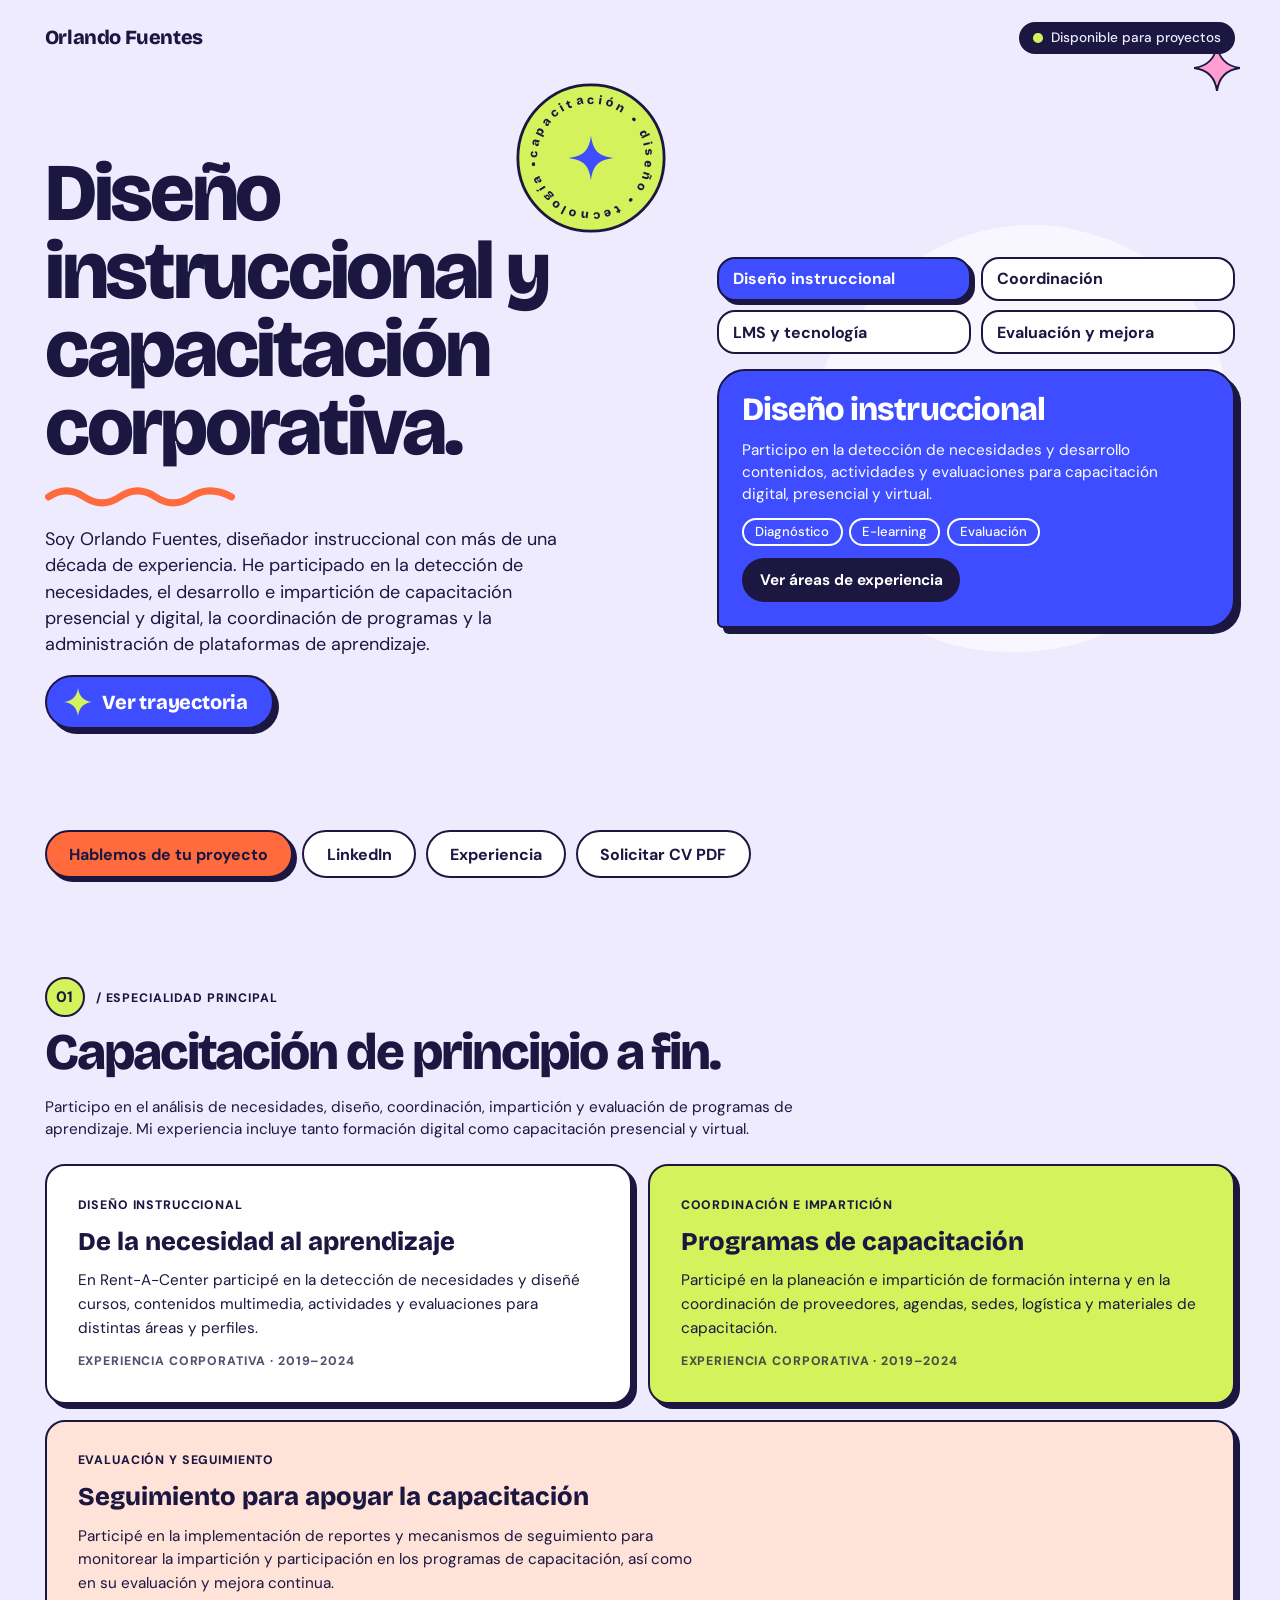
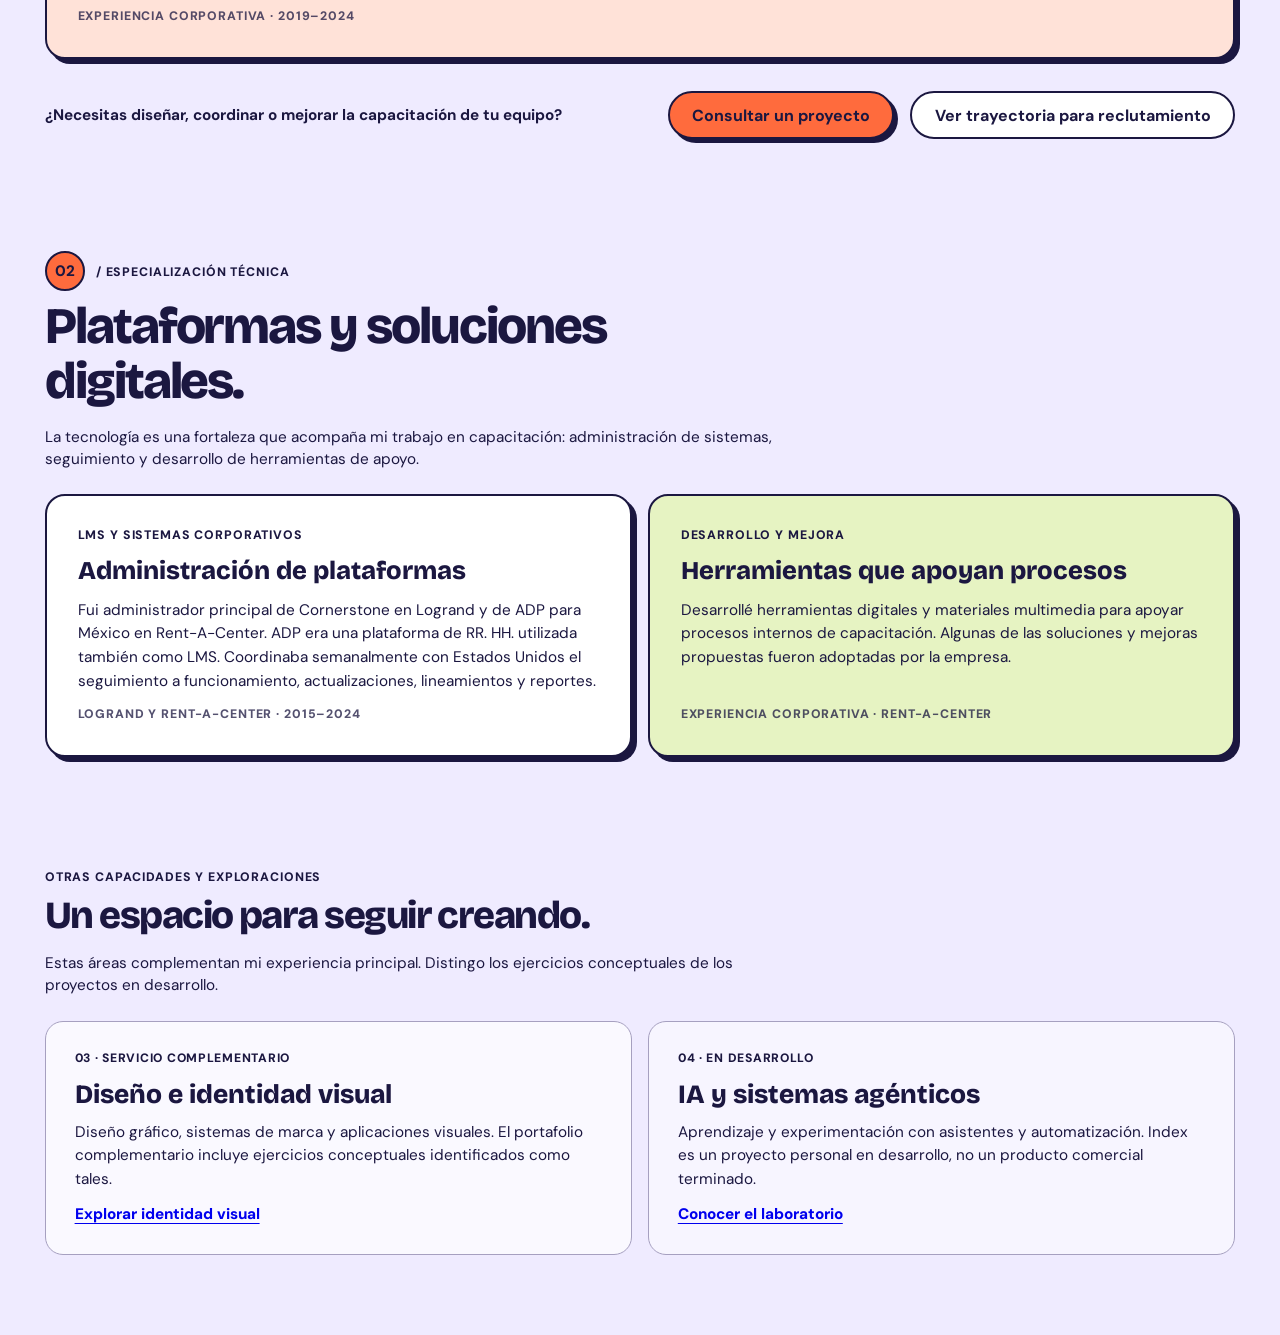
==== commit 1da6a094: "Establecer jerarquía profesional de capacitación, LMS, diseño e IA en portada" ====
--- a/index.html
+++ b/index.html
@@ -117,8 +117,26 @@
 .project-card:nth-child(2){background:var(--lime)}.project-card:nth-child(3){background:#ffe2d8}.project-card:nth-child(4){background:#f2e6ff}
 .project-card h3{font:800 clamp(1.2rem,2vw,1.7rem)/1.12 var(--display)}.project-card p{line-height:1.55;max-width:62ch}.project-note{margin-top:auto;opacity:.75}
 .portfolio-bottom{display:flex;align-items:center;flex-wrap:wrap;gap:1rem;margin-top:2rem}.portfolio-bottom p{font-weight:700;margin-right:auto}
-.secondary-work{margin-top:2.3rem;display:flex;align-items:center;justify-content:space-between;flex-wrap:wrap;gap:1rem;padding:1.35rem 1.5rem;border:2px solid var(--ink);border-radius:20px;background:#fff}.secondary-work h3{font:800 clamp(1.2rem,2vw,1.6rem)/1.15 var(--display);margin:.4rem 0}.secondary-work p:not(.eyebrow){max-width:65ch;line-height:1.5}
 @media(max-width:820px){.stage{min-height:100dvh;display:flex;flex-direction:column;gap:1.25rem}.main{display:flex;flex-direction:column;gap:1.8rem;flex:1}.hero,.side{min-height:unset}.hero{padding-top:1rem}.foot{flex-wrap:wrap;margin-top:auto}.project-grid{grid-template-columns:1fr}.sticker{opacity:.65}.portfolio-bottom{align-items:stretch}}
+
+/* Jerarquía de experiencia y proyectos complementarios */
+.portfolio-primary{padding-bottom:clamp(2rem,5vw,4rem)}
+.portfolio-tech{padding-top:clamp(2rem,5vw,3rem);padding-bottom:clamp(2rem,5vw,4rem)}
+.portfolio-complementary{padding-top:clamp(2rem,5vw,3rem)}
+.portfolio-head .num{display:inline-flex;align-items:center;justify-content:center;border-radius:50%;border:2px solid var(--ink);background:var(--lime);width:2.5rem;height:2.5rem;margin-right:.45rem;letter-spacing:0;font-size:.95rem}
+.portfolio-tech .num{background:var(--tang)}
+.project-card-wide{grid-column:1/-1;max-width:none}
+.portfolio-tech .project-card:nth-child(1){background:#fff}
+.portfolio-tech .project-card:nth-child(2){background:#e6f3c2}
+.portfolio-complementary .compact-head h2{font-size:clamp(1.65rem,3vw,2.5rem)}
+.minor-grid{display:grid;grid-template-columns:repeat(2,minmax(0,1fr));gap:1rem}
+.minor-card{display:flex;flex-direction:column;align-items:flex-start;gap:.7rem;border:1.5px solid #a6a0c0;border-radius:18px;background:rgba(255,255,255,.72);padding:clamp(1.2rem,2.5vw,1.8rem)}
+.minor-card h3{font:800 clamp(1.2rem,2.1vw,1.65rem)/1.15 var(--display)}
+.minor-card p{line-height:1.55}
+.minor-index{font-size:.76rem;font-weight:800;letter-spacing:.06em}
+.minor-card a{margin-top:auto;font-weight:800;text-underline-offset:4px}
+.minor-lab{background:rgba(255,255,255,.5)}
+@media(max-width:820px){.project-card-wide{grid-column:auto}.minor-grid{grid-template-columns:1fr}.portfolio-head .num{width:2.1rem;height:2.1rem}}
 </style>
 </head>
 <body>
@@ -151,11 +169,11 @@
       <svg class="blob" viewBox="0 0 500 500" aria-hidden="true"><path d="M421 322Q380 420 270 424T120 330Q60 240 130 150T300 70Q420 90 440 200T421 322Z" fill="#fff" opacity=".7"/></svg>
       <svg class="spark" style="right:-1%;top:-3%;width:46px" viewBox="0 0 100 100" aria-hidden="true"><path d="M50 0C54 30 70 46 100 50 70 54 54 70 50 100 46 70 30 54 0 50 30 46 46 30 50 0Z" fill="#FF9ED0" stroke="#1B1740" stroke-width="4"/></svg>
 
-      <div class="tabs" role="tablist" aria-label="Servicios">
+      <div class="tabs" role="tablist" aria-label="Áreas de experiencia">
         <button class="tab" role="tab" id="t0" aria-selected="true" aria-controls="panel" style="--a:var(--blue);--o:#fff">Diseño instruccional</button>
         <button class="tab" role="tab" id="t1" aria-selected="false" aria-controls="panel" tabindex="-1" style="--a:var(--tang);--o:var(--ink)">Coordinación</button>
-        <button class="tab" role="tab" id="t2" aria-selected="false" aria-controls="panel" tabindex="-1" style="--a:var(--lime);--o:var(--ink)">Plataformas LMS</button>
-        <button class="tab" role="tab" id="t3" aria-selected="false" aria-controls="panel" tabindex="-1" style="--a:var(--pink);--o:var(--ink)">Soluciones digitales</button>
+        <button class="tab" role="tab" id="t2" aria-selected="false" aria-controls="panel" tabindex="-1" style="--a:var(--lime);--o:var(--ink)">LMS y tecnología</button>
+        <button class="tab" role="tab" id="t3" aria-selected="false" aria-controls="panel" tabindex="-1" style="--a:var(--pink);--o:var(--ink)">Evaluación y mejora</button>
       </div>
 
       <article class="panel" id="panel" role="tabpanel" aria-labelledby="t0" tabindex="0" style="--a:var(--blue);--o:#fff">
@@ -163,28 +181,67 @@
         <p></p>
         <ul class="chips"></ul>
         
-        <a class="link" href="#experiencia">Ver experiencia</a>
+        <a class="link" href="#experiencia">Ver áreas de experiencia</a>
       </article>
     </section>
   </div>
 
   <footer class="foot">
     
-    <button type="button" class="btn main-cta" id="contact">Escríbeme</button>
+    <button type="button" class="btn main-cta" id="contact">Hablemos de tu proyecto</button>
     <a class="btn" href="https://www.linkedin.com/in/orlando-fuentes-63674822/" target="_blank" rel="noopener">LinkedIn</a>
     <a class="btn" href="#experiencia">Experiencia</a>
     <a class="btn" href="mailto:a.fuentes0890@gmail.com?subject=Solicitud%20de%20CV%20en%20PDF">Solicitar CV PDF</a>
   </footer>
 </div>
 
-<section class="portfolio" id="experiencia" aria-labelledby="projects-title">
-<div class="portfolio-head"><p class="eyebrow">EXPERIENCIA PROFESIONAL</p><h2 id="projects-title">Capacitación de principio a fin.</h2><p>Mi experiencia incluye analizar necesidades, diseñar contenidos, coordinar su impartición, dar seguimiento a resultados y administrar plataformas corporativas. Por confidencialidad, describo mis responsabilidades sin compartir materiales internos.</p></div>
-<div class="project-grid">
-<article class="project-card"><span class="project-type">DISEÑO INSTRUCCIONAL</span><h3>Diseño y desarrollo de capacitación</h3><p>En Rent-A-Center participé en la detección de necesidades y desarrollé soluciones de aprendizaje digital, presencial y virtual, con materiales multimedia, actividades y evaluaciones para distintas áreas.</p><span class="project-note">Rent-A-Center · 2019–2024</span></article>
-<article class="project-card"><span class="project-type">CAPACITACIÓN CORPORATIVA</span><h3>Coordinación e impartición</h3><p>Participé en la planeación, organización e impartición de programas de capacitación. Coordiné agendas, sedes, logística, proveedores externos, materiales y colaboración con distintas áreas de la empresa.</p><span class="project-note">Rent-A-Center · 2019–2024</span></article>
-<article class="project-card"><span class="project-type">PLATAFORMAS LMS Y RR. HH.</span><h3>Administración de sistemas corporativos</h3><p>Fui administrador principal de Cornerstone en Logrand y de ADP para México en Rent-A-Center, donde ADP también funcionaba como LMS. Mantuve coordinación semanal con el equipo de Estados Unidos sobre funcionamiento, actualizaciones, lineamientos y reportes.</p><span class="project-note">Logrand y Rent-A-Center · 2015–2024</span></article>
-<article class="project-card"><span class="project-type">SEGUIMIENTO Y MEJORA</span><h3>Evaluación y soluciones digitales</h3><p>Participé en la implementación de reportes y mecanismos de seguimiento para monitorear la impartición y participación en programas de capacitación. También desarrollé herramientas digitales y propuse mejoras que fueron adoptadas por la empresa.</p><span class="project-note">Rent-A-Center · 2019–2024</span></article>
-</div><div class="portfolio-bottom"><p>¿Necesitas diseñar, coordinar o mejorar la capacitación de tu equipo?</p><a class="btn main-cta" href="mailto:a.fuentes0890@gmail.com?subject=Consulta%20sobre%20capacitaci%C3%B3n">Conversemos</a><a class="btn" href="cv.html">Ver CV interactivo</a></div><aside class="secondary-work"><div><p class="eyebrow">OTRA DISCIPLINA</p><h3>Diseño e identidad visual</h3><p>Una muestra separada de identidad visual y ejercicios de diseño, claramente diferenciados de mi trayectoria corporativa.</p></div><a class="btn" href="diseno.html">Explorar identidad visual</a></aside>
+
+<section class="portfolio portfolio-primary" id="experiencia" aria-labelledby="primary-title">
+  <div class="portfolio-head">
+    <p class="eyebrow"><span class="num">01</span> / ESPECIALIDAD PRINCIPAL</p>
+    <h2 id="primary-title">Capacitación de principio a fin.</h2>
+    <p>Participo en el análisis de necesidades, diseño, coordinación, impartición y evaluación de programas de aprendizaje. Mi experiencia incluye tanto formación digital como capacitación presencial y virtual.</p>
+  </div>
+  <div class="project-grid">
+    <article class="project-card"><span class="project-type">DISEÑO INSTRUCCIONAL</span><h3>De la necesidad al aprendizaje</h3><p>En Rent-A-Center participé en la detección de necesidades y diseñé cursos, contenidos multimedia, actividades y evaluaciones para distintas áreas y perfiles.</p><span class="project-note">Experiencia corporativa · 2019–2024</span></article>
+    <article class="project-card"><span class="project-type">COORDINACIÓN E IMPARTICIÓN</span><h3>Programas de capacitación</h3><p>Participé en la planeación e impartición de formación interna y en la coordinación de proveedores, agendas, sedes, logística y materiales de capacitación.</p><span class="project-note">Experiencia corporativa · 2019–2024</span></article>
+    <article class="project-card project-card-wide"><span class="project-type">EVALUACIÓN Y SEGUIMIENTO</span><h3>Seguimiento para apoyar la capacitación</h3><p>Participé en la implementación de reportes y mecanismos de seguimiento para monitorear la impartición y participación en los programas de capacitación, así como en su evaluación y mejora continua.</p><span class="project-note">Experiencia corporativa · 2019–2024</span></article>
+  </div>
+  <div class="portfolio-bottom"><p>¿Necesitas diseñar, coordinar o mejorar la capacitación de tu equipo?</p><a class="btn main-cta" href="mailto:a.fuentes0890@gmail.com?subject=Consulta%20sobre%20capacitaci%C3%B3n">Consultar un proyecto</a><a class="btn" href="cv.html">Ver trayectoria para reclutamiento</a></div>
+</section>
+
+<section class="portfolio portfolio-tech" id="tecnologia" aria-labelledby="tech-title">
+  <div class="portfolio-head">
+    <p class="eyebrow"><span class="num">02</span> / ESPECIALIZACIÓN TÉCNICA</p>
+    <h2 id="tech-title">Plataformas y soluciones digitales.</h2>
+    <p>La tecnología es una fortaleza que acompaña mi trabajo en capacitación: administración de sistemas, seguimiento y desarrollo de herramientas de apoyo.</p>
+  </div>
+  <div class="project-grid">
+    <article class="project-card"><span class="project-type">LMS Y SISTEMAS CORPORATIVOS</span><h3>Administración de plataformas</h3><p>Fui administrador principal de Cornerstone en Logrand y de ADP para México en Rent-A-Center. ADP era una plataforma de RR. HH. utilizada también como LMS. Coordinaba semanalmente con Estados Unidos el seguimiento a funcionamiento, actualizaciones, lineamientos y reportes.</p><span class="project-note">Logrand y Rent-A-Center · 2015–2024</span></article>
+    <article class="project-card"><span class="project-type">DESARROLLO Y MEJORA</span><h3>Herramientas que apoyan procesos</h3><p>Desarrollé herramientas digitales y materiales multimedia para apoyar procesos internos de capacitación. Algunas de las soluciones y mejoras propuestas fueron adoptadas por la empresa.</p><span class="project-note">Experiencia corporativa · Rent-A-Center</span></article>
+  </div>
+</section>
+
+<section class="portfolio portfolio-complementary" id="otras-areas" aria-labelledby="other-title">
+  <div class="portfolio-head compact-head">
+    <p class="eyebrow">OTRAS CAPACIDADES Y EXPLORACIONES</p>
+    <h2 id="other-title">Un espacio para seguir creando.</h2>
+    <p>Estas áreas complementan mi experiencia principal. Distingo los ejercicios conceptuales de los proyectos en desarrollo.</p>
+  </div>
+  <div class="minor-grid">
+    <article class="minor-card">
+      <span class="minor-index">03 · SERVICIO COMPLEMENTARIO</span>
+      <h3>Diseño e identidad visual</h3>
+      <p>Diseño gráfico, sistemas de marca y aplicaciones visuales. El portafolio complementario incluye ejercicios conceptuales identificados como tales.</p>
+      <a href="diseno.html">Explorar identidad visual</a>
+    </article>
+    <article class="minor-card minor-lab">
+      <span class="minor-index">04 · EN DESARROLLO</span>
+      <h3>IA y sistemas agénticos</h3>
+      <p>Aprendizaje y experimentación con asistentes y automatización. Index es un proyecto personal en desarrollo, no un producto comercial terminado.</p>
+      <a href="laboratorio.html">Conocer el laboratorio</a>
+    </article>
+  </div>
 </section>
 
 <dialog id="contact-dlg" aria-labelledby="contact-t">
@@ -206,10 +263,10 @@
 
 <script>
 const data=[
- {t:"Diseño instruccional",p:"Participo en la detección de necesidades y desarrollo contenidos, actividades y evaluaciones para modalidades digital, presencial y virtual.",c:["E-learning","Evaluación","Materiales"],a:"var(--blue)",o:"#fff"},
- {t:"Coordinación de capacitación",p:"He organizado e impartido programas de formación, coordinando proveedores, agendas, sedes, materiales y logística con distintas áreas.",c:["Planeación","Proveedores","Impartición"],a:"var(--tang)",o:"var(--ink)"},
- {t:"Plataformas LMS",p:"He sido administrador principal de Cornerstone y ADP, con funciones LMS, además de trabajar con reportes, seguimiento y equipos corporativos.",c:["Cornerstone","ADP / LMS","Reportes"],a:"var(--lime)",o:"var(--ink)"},
- {t:"Soluciones digitales",p:"He creado herramientas digitales de apoyo y materiales multimedia para procesos de capacitación. Además, desarrollo proyectos personales de tecnología.",c:["Desarrollo web","Multimedia","Herramientas"],a:"var(--pink)",o:"var(--ink)"}
+ {t:"Diseño instruccional",p:"Participo en la detección de necesidades y desarrollo contenidos, actividades y evaluaciones para capacitación digital, presencial y virtual.",c:["Diagnóstico","E-learning","Evaluación"],a:"var(--blue)",o:"#fff"},
+ {t:"Coordinación de capacitación",p:"He planeado, coordinado e impartido programas de capacitación con distintas áreas, proveedores externos y responsables de formación.",c:["Planeación","Proveedores","Impartición"],a:"var(--tang)",o:"var(--ink)"},
+ {t:"LMS y tecnología",p:"Fui administrador principal de Cornerstone en Logrand y de ADP en México para Rent-A-Center, donde también se utilizaba como LMS.",c:["Cornerstone","ADP / LMS","Reportes"],a:"var(--lime)",o:"var(--ink)"},
+ {t:"Evaluación y mejora",p:"He trabajado con evaluaciones, reportes y mecanismos de seguimiento para apoyar la impartición de capacitación, además de crear herramientas digitales.",c:["Seguimiento","Indicadores","Mejora"],a:"var(--pink)",o:"var(--ink)"}
 ];
 const tabs=[...document.querySelectorAll('.tab')],panel=document.getElementById('panel');
 function show(i){
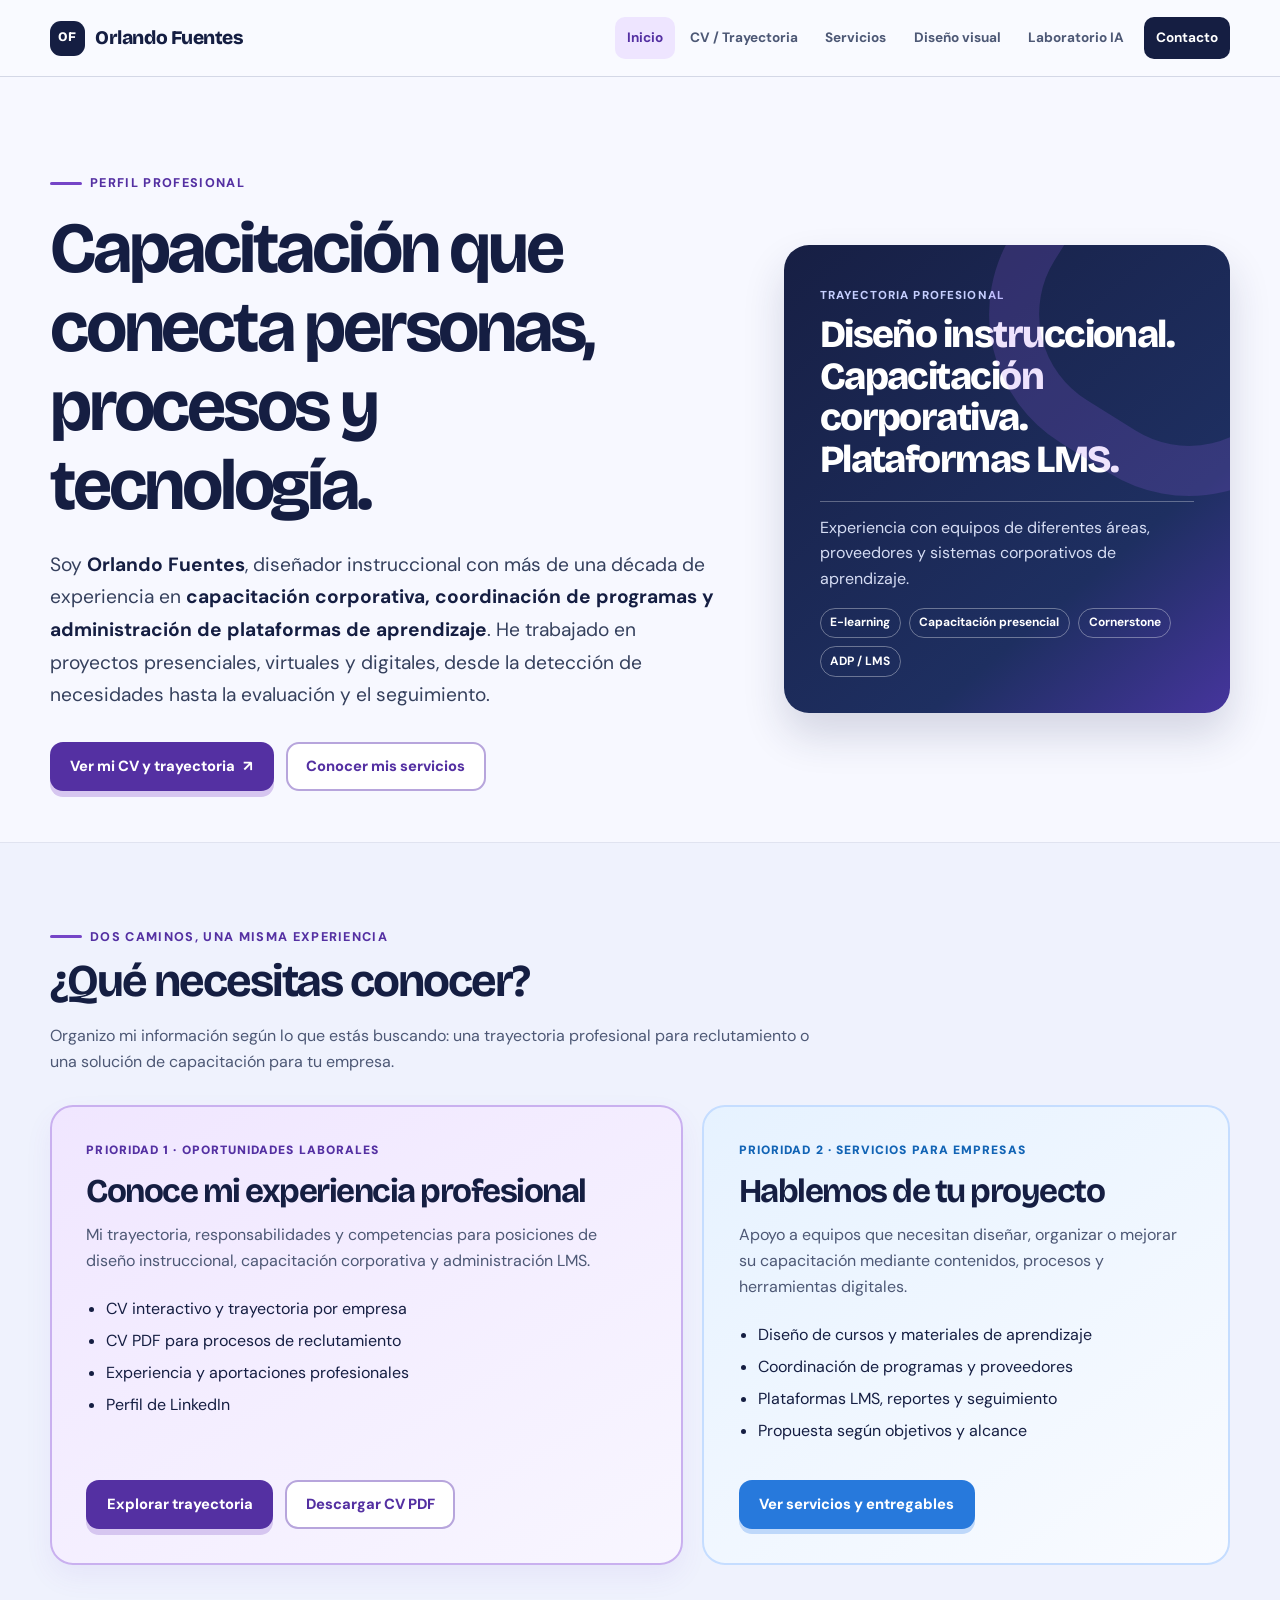
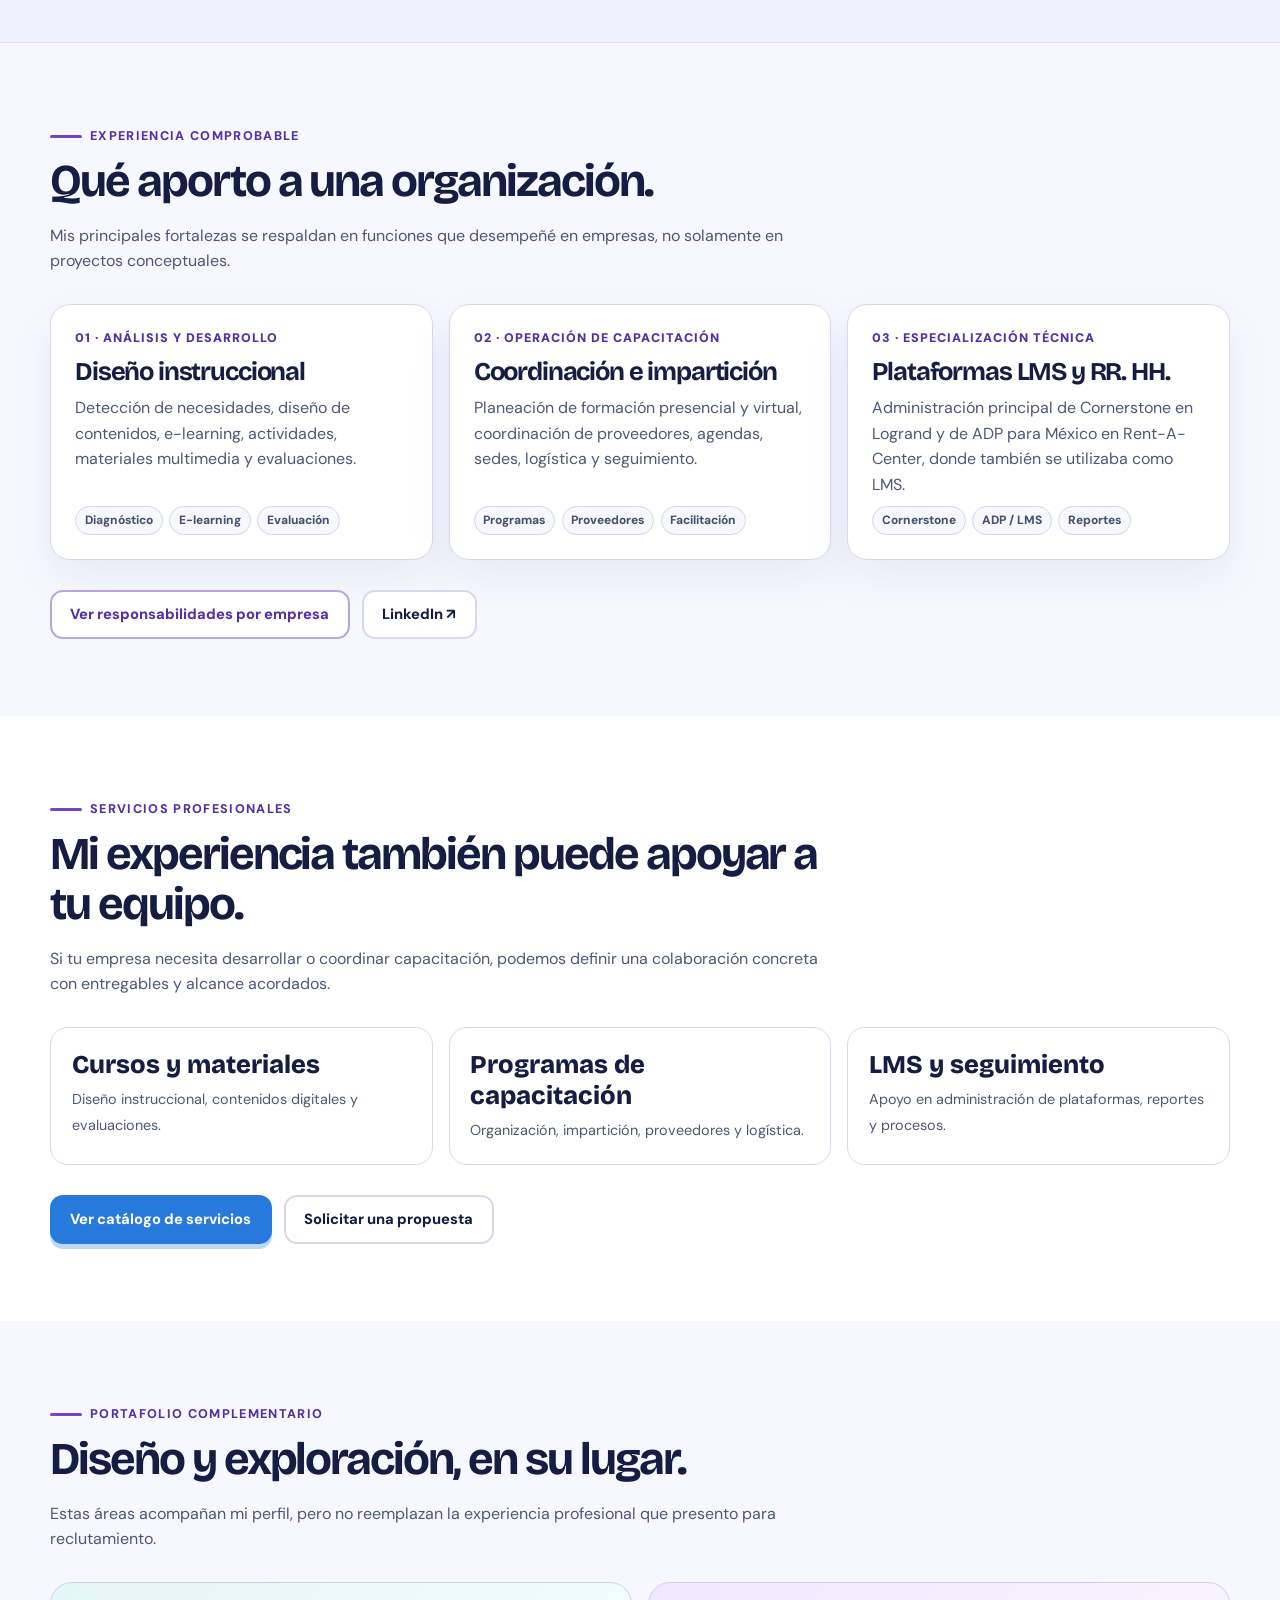
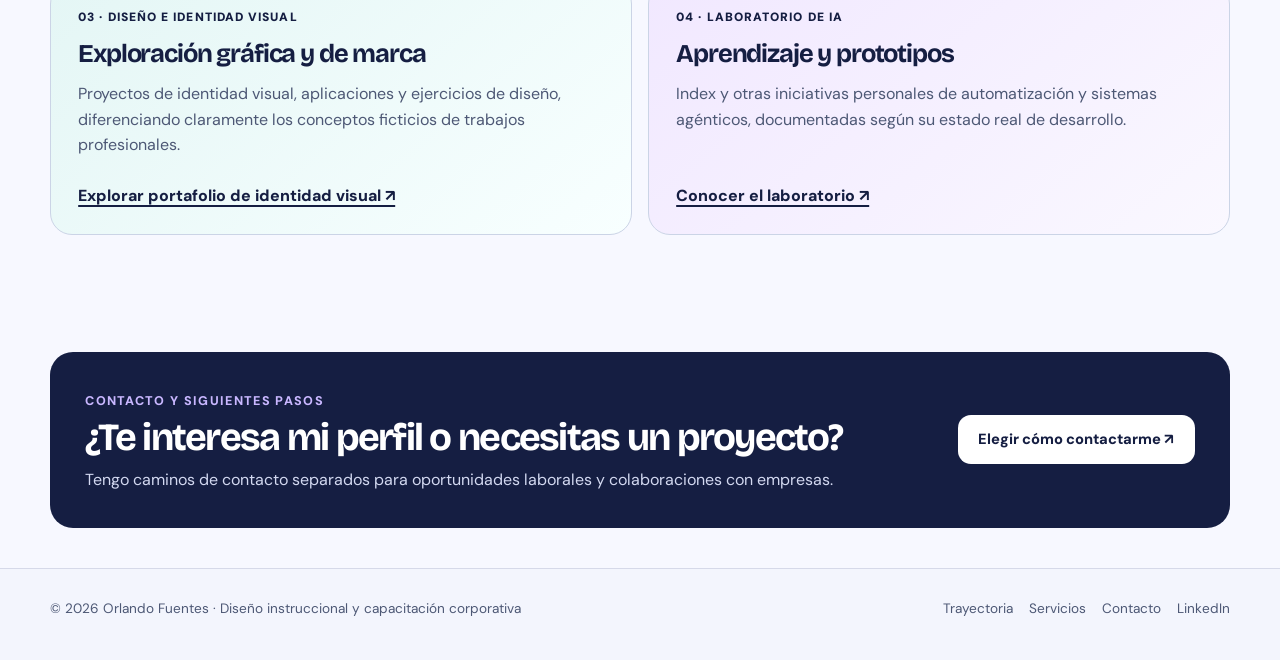
==== commit 5b53f065: "Reestructurar portada bajo jerarquía empleo primero, servicios después" ====
--- a/index.html
+++ b/index.html
@@ -1,323 +1,80 @@
-<!DOCTYPE html>
+<!doctype html>
 <html lang="es">
 <head>
 <meta charset="utf-8">
-<meta name="viewport" content="width=device-width, initial-scale=1">
-
-<title>Orlando Fuentes | Diseño instruccional y capacitación corporativa</title>
-<meta name="description" content="Diseño instruccional, coordinación y evaluación de capacitación corporativa, plataformas LMS y soluciones digitales. Trayectoria de Orlando Fuentes.">
-<link rel="icon" href="data:image/svg+xml,<svg xmlns='http://www.w3.org/2000/svg' viewBox='0 0 100 100'><rect width='100' height='100' rx='28' fill='%233D4DFF'/><path d='M50 14C54 38 62 46 86 50 62 54 54 62 50 86 46 62 38 54 14 50 38 46 46 38 50 14Z' fill='%23D4F25C'/></svg>">
-<link rel="preconnect" href="https://fonts.googleapis.com">
-<link rel="preconnect" href="https://fonts.gstatic.com" crossorigin>
-<link href="https://fonts.googleapis.com/css2?family=Bricolage+Grotesque:opsz,wght@12..96,500;12..96,800&family=DM+Sans:wght@400;500;700&display=swap" rel="stylesheet">
-<style>
-:root{
-  --ink:#1B1740; --paper:#EFEBFF; --blue:#3D4DFF; --tang:#FF6B3D; --lime:#D4F25C; --pink:#FF9ED0;
-  --display:"Bricolage Grotesque","Arial Black",system-ui,sans-serif;
-  --body:"DM Sans",system-ui,-apple-system,"Segoe UI",sans-serif;
-}
-*{box-sizing:border-box;margin:0}
-html,body{min-height:100%}
-body{background:var(--paper);color:var(--ink);font-family:var(--body);font-size:clamp(.9rem,1.7vh,1.05rem);line-height:1.45;min-height:100%;overflow-x:hidden}
-.stage{min-height:100dvh;display:grid;grid-template-rows:auto 1fr auto;gap:clamp(.5rem,1.5vh,1.2rem);padding:clamp(.8rem,2.4vh,1.6rem) clamp(1rem,3.5vw,3rem);position:relative}
-.bar{display:flex;justify-content:space-between;align-items:center;gap:1rem;position:relative;z-index:2}
-.logo{font-family:var(--display);font-weight:800;font-size:1.25rem;letter-spacing:-.02em}
-.status{display:inline-flex;align-items:center;gap:.5rem;background:var(--ink);color:var(--paper);border-radius:99px;padding:.4rem .9rem;font-size:.85rem;font-weight:500}
-.status i{width:.6rem;height:.6rem;border-radius:50%;background:var(--lime)}
-.main{display:grid;grid-template-columns:1.1fr .9fr;gap:clamp(1rem,3vw,3rem);min-height:0;position:relative;z-index:1}
-.hero{display:flex;flex-direction:column;justify-content:center;gap:clamp(.6rem,2vh,1.4rem);position:relative;min-height:0}
-h1{font-family:var(--display);font-weight:800;font-size:clamp(2rem,min(6.4vw,10.5vh),6rem);line-height:.95;letter-spacing:-.04em;max-width:11ch}
-.squig{width:clamp(110px,16vw,190px);height:auto}
-.lead{max-width:44ch;font-size:clamp(.95rem,2vh,1.2rem)}
-.cta-exp{align-self:flex-start;display:inline-flex;align-items:center;gap:.6rem;min-height:52px;padding:.7rem 1.5rem .7rem 1.1rem;border:2.5px solid var(--ink);border-radius:99px;background:var(--blue);color:#fff;font:800 clamp(1rem,2.4vh,1.25rem) var(--display);letter-spacing:-.01em;text-decoration:none;box-shadow:5px 5px 0 var(--ink);transition:transform .2s cubic-bezier(.3,1.6,.4,1),box-shadow .2s}
-.cta-exp svg{width:1.4em;height:1.4em;flex:none}
-.cta-exp:hover{transform:translate(-2px,-2px) rotate(-1deg);box-shadow:7px 7px 0 var(--ink)}
-.cta-exp:active{transform:translate(3px,3px);box-shadow:2px 2px 0 var(--ink)}
-.sticker{position:absolute;right:2%;top:2%;width:clamp(84px,13vw,150px);animation:spin 22s linear infinite}
-@keyframes spin{to{transform:rotate(360deg)}}
-.side{display:flex;flex-direction:column;justify-content:center;gap:clamp(.6rem,1.6vh,1rem);min-height:0;position:relative}
-.blob{position:absolute;inset:-6% -10% -6% -4%;width:116%;height:112%;z-index:-1;opacity:.9;pointer-events:none}
-.tabs{display:grid;grid-template-columns:1fr 1fr;gap:.6rem}
-.tab{font:700 clamp(.85rem,1.9vh,1rem)/1.2 var(--body);min-height:44px;padding:.6rem .9rem;border:2.5px solid var(--ink);border-radius:18px;background:#fff;color:var(--ink);cursor:pointer;text-align:left;transition:transform .15s,background .15s}
-.tab:hover{transform:translateY(-2px)}
-.tab[aria-selected=true]{background:var(--a);color:var(--o);box-shadow:4px 4px 0 var(--ink)}
-.panel{background:var(--a);color:var(--o);border:2.5px solid var(--ink);border-radius:28px 28px 28px 6px;padding:clamp(1rem,2.6vh,1.8rem);display:flex;flex-direction:column;gap:clamp(.5rem,1.4vh,.9rem);box-shadow:6px 6px 0 var(--ink);transition:background .25s,color .25s}
-.panel h2{font-family:var(--display);font-weight:800;font-size:clamp(1.4rem,3.6vh,2.2rem);line-height:1;letter-spacing:-.03em}
-.panel p{max-width:42ch}
-.chips{display:flex;flex-wrap:wrap;gap:.4rem;list-style:none;padding:0}
-.chips li{border:2px solid currentColor;border-radius:99px;padding:.15rem .7rem;font-size:.82rem;font-weight:500}
-.link{align-self:flex-start;display:inline-flex;align-items:center;min-height:44px;padding:.5rem 1.1rem;border-radius:99px;background:var(--ink);color:#fff;font-weight:700;text-decoration:none}
-.foot{display:flex;flex-wrap:wrap;gap:.6rem;align-items:center;position:relative;z-index:2}
-.btn{display:inline-flex;align-items:center;justify-content:center;min-height:48px;padding:.6rem 1.4rem;border-radius:99px;border:2.5px solid var(--ink);background:#fff;color:var(--ink);font:700 1rem var(--body);text-decoration:none;transition:transform .15s}
-.btn:hover{transform:translateY(-2px)}
-.btn.main-cta{background:var(--tang);box-shadow:4px 4px 0 var(--ink)}
-:focus-visible{outline:3px solid var(--blue);outline-offset:3px}
-button.btn{cursor:pointer}
-dialog{margin:auto;padding:0;border:2.5px solid var(--ink);border-radius:28px 28px 28px 6px;background:var(--pink);color:var(--ink);max-width:min(92vw,420px);box-shadow:6px 6px 0 var(--ink);font:inherit}
-dialog::backdrop{background:rgba(27,23,64,.55)}
-dialog .in{padding:clamp(1.2rem,3vh,2rem)}
-dialog h2{font-family:var(--display);font-weight:800;font-size:1.7rem;line-height:1.05;letter-spacing:-.03em;margin-bottom:.5rem}
-dialog .btn{margin-top:1.1rem;background:var(--ink);color:#fff}
-#contact-dlg{background:var(--lime)}
-dialog .btn.ghost{background:#fff;color:var(--ink)}
-dialog p{margin:.2rem 0}
-.mail{font-weight:700;color:var(--ink);overflow-wrap:anywhere}
-.acts{display:flex;flex-wrap:wrap;gap:.6rem;margin-top:1rem}
-.acts .btn{margin-top:0}
-dialog{transform-origin:var(--ox,50%) var(--oy,50%)}
-@keyframes liquidIn{
-  0%{transform:scale(.04);border-radius:50%;opacity:0}
-  18%{opacity:1}
-  40%{transform:scale(.92,1.1);border-radius:60% 40% 55% 45% / 45% 58% 42% 55%}
-  62%{transform:scale(1.06,.95);border-radius:42% 58% 42% 58% / 58% 42% 58% 42%}
-  82%{transform:scale(.99,1.02);border-radius:34px 30px 32px 10px}
-  100%{transform:none;border-radius:28px 28px 28px 6px}
-}
-@keyframes liquidOut{
-  0%{transform:none;border-radius:28px 28px 28px 6px;opacity:1}
-  30%{transform:scale(1.06,.93);border-radius:44% 56% 46% 54% / 56% 44% 56% 44%}
-  100%{transform:scale(.04);border-radius:50%;opacity:0}
-}
-@keyframes inFade{from{opacity:0;transform:translateY(8px)}to{opacity:1;transform:none}}
-@keyframes inOut{to{opacity:0}}
-@keyframes fade{from{opacity:0}to{opacity:1}}
-@keyframes fadeout{to{opacity:0}}
-dialog[open]{animation:liquidIn .85s ease-in-out}
-dialog[open] .in{animation:inFade .4s .3s ease-out both}
-dialog[open]::backdrop{animation:fade .4s ease-out;backdrop-filter:blur(5px)}
-dialog.closing{animation:liquidOut .38s ease-in forwards}
-dialog.closing .in{animation:inOut .15s forwards}
-dialog.closing::backdrop{animation:fadeout .38s ease-in forwards;backdrop-filter:blur(5px)}
-.spark{position:absolute;pointer-events:none}
-@media (max-width:820px){
-  .main{grid-template-columns:1fr;grid-template-rows:auto 1fr;gap:.6rem}
-  .hero{justify-content:flex-start;gap:.5rem}
-  h1{font-size:clamp(1.7rem,min(9vw,6.6vh),3rem);max-width:none}
-  .squig,.status{display:none}
-  .lead{font-size:.9rem;max-width:none}
-  .sticker{width:70px;top:-4px}
-  .cta-exp{min-height:46px;padding:.5rem 1.1rem .5rem .9rem;font-size:1rem;box-shadow:4px 4px 0 var(--ink)}
-  .panel p{font-size:.88rem}
-  .chips{display:none}
-  .tab{padding:.4rem .7rem;min-height:40px}
-  .blob{display:none}
-  .btn{min-height:44px;padding:.4rem .9rem;font-size:.88rem}
-  .foot{gap:.4rem}
-}
-@media (prefers-reduced-motion:reduce){.sticker{animation:none}*{transition:none!important}dialog,dialog::backdrop,dialog .in{animation:none!important}}
-
-html{scroll-behavior:smooth}
-body{height:auto;min-height:100%;overflow-x:hidden;overflow-y:auto}
-.stage{min-height:100dvh;height:auto}
-.portfolio{padding:clamp(2rem,6vw,5rem) clamp(1rem,3.5vw,3rem) 5rem;max-width:1400px;margin:auto;scroll-margin-top:1rem}
-.portfolio-head{max-width:760px;margin-bottom:1.5rem}.portfolio-head h2{font:800 clamp(2rem,4vw,3.5rem)/1.08 var(--display);letter-spacing:-.04em;margin:.5rem 0 1rem}
-.eyebrow,.project-type,.project-note{font-size:.77rem;font-weight:800;letter-spacing:.07em;text-transform:uppercase}
-.project-grid{display:grid;grid-template-columns:repeat(2,minmax(0,1fr));gap:1rem}
-.project-card{border:2px solid var(--ink);border-radius:20px;padding:clamp(1.15rem,2.4vw,2rem);background:#fff;box-shadow:5px 5px 0 var(--ink);display:flex;flex-direction:column;gap:.8rem}
-.project-card:nth-child(2){background:var(--lime)}.project-card:nth-child(3){background:#ffe2d8}.project-card:nth-child(4){background:#f2e6ff}
-.project-card h3{font:800 clamp(1.2rem,2vw,1.7rem)/1.12 var(--display)}.project-card p{line-height:1.55;max-width:62ch}.project-note{margin-top:auto;opacity:.75}
-.portfolio-bottom{display:flex;align-items:center;flex-wrap:wrap;gap:1rem;margin-top:2rem}.portfolio-bottom p{font-weight:700;margin-right:auto}
-@media(max-width:820px){.stage{min-height:100dvh;display:flex;flex-direction:column;gap:1.25rem}.main{display:flex;flex-direction:column;gap:1.8rem;flex:1}.hero,.side{min-height:unset}.hero{padding-top:1rem}.foot{flex-wrap:wrap;margin-top:auto}.project-grid{grid-template-columns:1fr}.sticker{opacity:.65}.portfolio-bottom{align-items:stretch}}
-
-/* Jerarquía de experiencia y proyectos complementarios */
-.portfolio-primary{padding-bottom:clamp(2rem,5vw,4rem)}
-.portfolio-tech{padding-top:clamp(2rem,5vw,3rem);padding-bottom:clamp(2rem,5vw,4rem)}
-.portfolio-complementary{padding-top:clamp(2rem,5vw,3rem)}
-.portfolio-head .num{display:inline-flex;align-items:center;justify-content:center;border-radius:50%;border:2px solid var(--ink);background:var(--lime);width:2.5rem;height:2.5rem;margin-right:.45rem;letter-spacing:0;font-size:.95rem}
-.portfolio-tech .num{background:var(--tang)}
-.project-card-wide{grid-column:1/-1;max-width:none}
-.portfolio-tech .project-card:nth-child(1){background:#fff}
-.portfolio-tech .project-card:nth-child(2){background:#e6f3c2}
-.portfolio-complementary .compact-head h2{font-size:clamp(1.65rem,3vw,2.5rem)}
-.minor-grid{display:grid;grid-template-columns:repeat(2,minmax(0,1fr));gap:1rem}
-.minor-card{display:flex;flex-direction:column;align-items:flex-start;gap:.7rem;border:1.5px solid #a6a0c0;border-radius:18px;background:rgba(255,255,255,.72);padding:clamp(1.2rem,2.5vw,1.8rem)}
-.minor-card h3{font:800 clamp(1.2rem,2.1vw,1.65rem)/1.15 var(--display)}
-.minor-card p{line-height:1.55}
-.minor-index{font-size:.76rem;font-weight:800;letter-spacing:.06em}
-.minor-card a{margin-top:auto;font-weight:800;text-underline-offset:4px}
-.minor-lab{background:rgba(255,255,255,.5)}
-@media(max-width:820px){.project-card-wide{grid-column:auto}.minor-grid{grid-template-columns:1fr}.portfolio-head .num{width:2.1rem;height:2.1rem}}
-</style>
+<meta name="viewport" content="width=device-width,initial-scale=1">
+<meta name="theme-color" content="#f7f8ff">
+<title>Orlando Fuentes | Diseño instruccional, capacitación corporativa y LMS</title>
+<meta name="description" content="Trayectoria de Orlando Fuentes en diseño instruccional, capacitación corporativa y administración LMS. Consulta mi CV, experiencia y servicios profesionales.">
+<link rel="preconnect" href="https://fonts.googleapis.com"><link rel="preconnect" href="https://fonts.gstatic.com" crossorigin>
+<link href="https://fonts.googleapis.com/css2?family=Bricolage+Grotesque:opsz,wght@12..96,500;12..96,800&family=DM+Sans:wght@400;500;700;800&display=swap" rel="stylesheet">
+<link rel="stylesheet" href="site.css">
 </head>
 <body>
-<div class="stage">
+<header class="site-header"><nav class="shell nav-wrap" aria-label="Navegación principal">
+<a class="brand" href="index.html"><span class="brand-symbol">OF</span> Orlando Fuentes</a>
+<button class="menu-toggle" type="button" data-menu-toggle aria-controls="nav-links" aria-expanded="false">Menú</button>
+<ul id="nav-links" class="nav-links" data-nav-links>
+<li><a href="index.html">Inicio</a></li><li><a href="cv.html">CV / Trayectoria</a></li>
+<li><a href="servicios.html">Servicios</a></li><li><a href="diseno.html">Diseño visual</a></li>
+<li><a href="laboratorio.html">Laboratorio IA</a></li><li><a class="nav-contact" href="contacto.html">Contacto</a></li>
+</ul></nav></header>
+<main>
+<section class="hero"><div class="shell hero-grid">
+<div>
+<span class="eyebrow"><span class="line"></span> Perfil profesional</span>
+<h1>Capacitación que conecta personas, procesos y tecnología.</h1>
+<p class="lead">Soy <strong>Orlando Fuentes</strong>, diseñador instruccional con más de una década de experiencia en <strong>capacitación corporativa, coordinación de programas y administración de plataformas de aprendizaje</strong>. He trabajado en proyectos presenciales, virtuales y digitales, desde la detección de necesidades hasta la evaluación y el seguimiento.</p>
+<div class="actions"><a class="btn btn-primary" href="cv.html">Ver mi CV y trayectoria <span aria-hidden="true">↗</span></a><a class="btn btn-secondary" href="servicios.html">Conocer mis servicios</a></div>
+</div>
+<aside class="hero-visual" aria-label="Áreas de especialidad">
+<div><span class="visual-kicker">Trayectoria profesional</span><h2>Diseño instruccional.<br>Capacitación corporativa.<br>Plataformas LMS.</h2></div>
+<div><div class="visual-rule"></div><p>Experiencia con equipos de diferentes áreas, proveedores y sistemas corporativos de aprendizaje.</p><div class="visual-tags"><span>E-learning</span><span>Capacitación presencial</span><span>Cornerstone</span><span>ADP / LMS</span></div></div>
+</aside>
+</div></section>
 
-  <header class="bar">
-    
-    <span class="logo">Orlando Fuentes</span>
-    <span class="status"><i></i>Disponible para proyectos</span>
-  </header>
+<section class="section section-muted" id="dos-rutas" aria-labelledby="routes-title"><div class="shell">
+<div class="section-head"><span class="eyebrow"><span class="line"></span> Dos caminos, una misma experiencia</span><h2 id="routes-title">¿Qué necesitas conocer?</h2><p>Organizo mi información según lo que estás buscando: una trayectoria profesional para reclutamiento o una solución de capacitación para tu empresa.</p></div>
+<div class="route-grid">
+<article class="route-card primary"><span class="route-label">Prioridad 1 · Oportunidades laborales</span><h3>Conoce mi experiencia profesional</h3><p>Mi trayectoria, responsabilidades y competencias para posiciones de diseño instruccional, capacitación corporativa y administración LMS.</p>
+<ul><li>CV interactivo y trayectoria por empresa</li><li>CV PDF para procesos de reclutamiento</li><li>Experiencia y aportaciones profesionales</li><li>Perfil de LinkedIn</li></ul>
+<div class="actions"><a class="btn btn-primary" href="cv.html">Explorar trayectoria</a><a class="btn btn-secondary" href="cv-orlando-fuentes.pdf" download="CV_Orlando_Fuentes.pdf">Descargar CV PDF</a></div></article>
+<article class="route-card secondary"><span class="route-label">Prioridad 2 · Servicios para empresas</span><h3>Hablemos de tu proyecto</h3><p>Apoyo a equipos que necesitan diseñar, organizar o mejorar su capacitación mediante contenidos, procesos y herramientas digitales.</p>
+<ul><li>Diseño de cursos y materiales de aprendizaje</li><li>Coordinación de programas y proveedores</li><li>Plataformas LMS, reportes y seguimiento</li><li>Propuesta según objetivos y alcance</li></ul>
+<a class="btn btn-blue" href="servicios.html">Ver servicios y entregables</a></article>
+</div></div></section>
 
-  <div class="main">
-    <section class="hero" aria-label="Presentación">
-      <svg class="sticker" viewBox="0 0 160 160" aria-hidden="true">
-        <defs><path id="ring" d="M80,80 m-58,0 a58,58 0 1,1 116,0 a58,58 0 1,1 -116,0"/></defs>
-        <circle cx="80" cy="80" r="78" fill="#D4F25C" stroke="#1B1740" stroke-width="3"/>
-        <text font-family="Bricolage Grotesque, Arial Black, sans-serif" font-size="13" font-weight="800" fill="#1B1740">
-          <textPath href="#ring" textLength="360" lengthAdjust="spacing">capacitación • diseño • tecnología •</textPath>
-        </text>
-        <path d="M80 56C82 72 88 78 104 80 88 82 82 88 80 104 78 88 72 82 56 80 72 78 78 72 80 56Z" fill="#3D4DFF"/>
-      </svg>
+<section class="section" id="experiencia" aria-labelledby="expertise-title"><div class="shell">
+<div class="section-head"><span class="eyebrow"><span class="line"></span> Experiencia comprobable</span><h2 id="expertise-title">Qué aporto a una organización.</h2><p>Mis principales fortalezas se respaldan en funciones que desempeñé en empresas, no solamente en proyectos conceptuales.</p></div>
+<div class="feature-grid">
+<article class="feature-card"><span class="index">01 · Análisis y desarrollo</span><h3>Diseño instruccional</h3><p>Detección de necesidades, diseño de contenidos, e-learning, actividades, materiales multimedia y evaluaciones.</p><div class="tags"><span class="tag">Diagnóstico</span><span class="tag">E-learning</span><span class="tag">Evaluación</span></div></article>
+<article class="feature-card"><span class="index">02 · Operación de capacitación</span><h3>Coordinación e impartición</h3><p>Planeación de formación presencial y virtual, coordinación de proveedores, agendas, sedes, logística y seguimiento.</p><div class="tags"><span class="tag">Programas</span><span class="tag">Proveedores</span><span class="tag">Facilitación</span></div></article>
+<article class="feature-card"><span class="index">03 · Especialización técnica</span><h3>Plataformas LMS y RR. HH.</h3><p>Administración principal de Cornerstone en Logrand y de ADP para México en Rent-A-Center, donde también se utilizaba como LMS.</p><div class="tags"><span class="tag">Cornerstone</span><span class="tag">ADP / LMS</span><span class="tag">Reportes</span></div></article>
+</div>
+<div class="actions"><a class="btn btn-secondary" href="cv.html">Ver responsabilidades por empresa</a><a class="btn btn-quiet" href="https://www.linkedin.com/in/orlando-fuentes-63674822/" target="_blank" rel="noopener noreferrer">LinkedIn ↗</a></div>
+</div></section>
 
-      <h1>Diseño instruccional y capacitación corporativa.</h1>
-      <svg class="squig" viewBox="0 0 160 20" aria-hidden="true"><path d="M3 10Q18 0 33 10T63 10T93 10T123 10T157 10" fill="none" stroke="#FF6B3D" stroke-width="6" stroke-linecap="round"/></svg>
-      <p class="lead">Soy Orlando Fuentes, diseñador instruccional con más de una década de experiencia. He participado en la detección de necesidades, el desarrollo e impartición de capacitación presencial y digital, la coordinación de programas y la administración de plataformas de aprendizaje.</p>
-      <a class="cta-exp" href="cv.html"><svg viewBox="0 0 100 100" aria-hidden="true"><path d="M50 0C54 30 70 46 100 50 70 54 54 70 50 100 46 70 30 54 0 50 30 46 46 30 50 0Z" fill="#D4F25C"/></svg>Ver trayectoria</a>
-    </section>
+<section class="section section-white" aria-labelledby="services-preview-title"><div class="shell">
+<div class="section-head"><span class="eyebrow"><span class="line"></span> Servicios profesionales</span><h2 id="services-preview-title">Mi experiencia también puede apoyar a tu equipo.</h2><p>Si tu empresa necesita desarrollar o coordinar capacitación, podemos definir una colaboración concreta con entregables y alcance acordados.</p></div>
+<div class="pill-grid">
+<div class="pill-stat"><strong>Cursos y materiales</strong><span>Diseño instruccional, contenidos digitales y evaluaciones.</span></div>
+<div class="pill-stat"><strong>Programas de capacitación</strong><span>Organización, impartición, proveedores y logística.</span></div>
+<div class="pill-stat"><strong>LMS y seguimiento</strong><span>Apoyo en administración de plataformas, reportes y procesos.</span></div>
+</div>
+<div class="actions"><a class="btn btn-blue" href="servicios.html">Ver catálogo de servicios</a><a class="btn btn-quiet" href="contacto.html">Solicitar una propuesta</a></div>
+</div></section>
 
-    <section class="side" aria-label="Lo que hago">
-      <svg class="blob" viewBox="0 0 500 500" aria-hidden="true"><path d="M421 322Q380 420 270 424T120 330Q60 240 130 150T300 70Q420 90 440 200T421 322Z" fill="#fff" opacity=".7"/></svg>
-      <svg class="spark" style="right:-1%;top:-3%;width:46px" viewBox="0 0 100 100" aria-hidden="true"><path d="M50 0C54 30 70 46 100 50 70 54 54 70 50 100 46 70 30 54 0 50 30 46 46 30 50 0Z" fill="#FF9ED0" stroke="#1B1740" stroke-width="4"/></svg>
+<section class="section" aria-labelledby="more-title"><div class="shell">
+<div class="section-head"><span class="eyebrow"><span class="line"></span> Portafolio complementario</span><h2 id="more-title">Diseño y exploración, en su lugar.</h2><p>Estas áreas acompañan mi perfil, pero no reemplazan la experiencia profesional que presento para reclutamiento.</p></div>
+<div class="complement-grid">
+<article class="complement-card"><span class="route-label">03 · Diseño e identidad visual</span><h3>Exploración gráfica y de marca</h3><p>Proyectos de identidad visual, aplicaciones y ejercicios de diseño, diferenciando claramente los conceptos ficticios de trabajos profesionales.</p><a href="diseno.html">Explorar portafolio de identidad visual ↗</a></article>
+<article class="complement-card lab"><span class="route-label">04 · Laboratorio de IA</span><h3>Aprendizaje y prototipos</h3><p>Index y otras iniciativas personales de automatización y sistemas agénticos, documentadas según su estado real de desarrollo.</p><a href="laboratorio.html">Conocer el laboratorio ↗</a></article>
+</div></div></section>
 
-      <div class="tabs" role="tablist" aria-label="Áreas de experiencia">
-        <button class="tab" role="tab" id="t0" aria-selected="true" aria-controls="panel" style="--a:var(--blue);--o:#fff">Diseño instruccional</button>
-        <button class="tab" role="tab" id="t1" aria-selected="false" aria-controls="panel" tabindex="-1" style="--a:var(--tang);--o:var(--ink)">Coordinación</button>
-        <button class="tab" role="tab" id="t2" aria-selected="false" aria-controls="panel" tabindex="-1" style="--a:var(--lime);--o:var(--ink)">LMS y tecnología</button>
-        <button class="tab" role="tab" id="t3" aria-selected="false" aria-controls="panel" tabindex="-1" style="--a:var(--pink);--o:var(--ink)">Evaluación y mejora</button>
-      </div>
-
-      <article class="panel" id="panel" role="tabpanel" aria-labelledby="t0" tabindex="0" style="--a:var(--blue);--o:#fff">
-        <h2></h2>
-        <p></p>
-        <ul class="chips"></ul>
-        
-        <a class="link" href="#experiencia">Ver áreas de experiencia</a>
-      </article>
-    </section>
-  </div>
-
-  <footer class="foot">
-    
-    <button type="button" class="btn main-cta" id="contact">Hablemos de tu proyecto</button>
-    <a class="btn" href="https://www.linkedin.com/in/orlando-fuentes-63674822/" target="_blank" rel="noopener">LinkedIn</a>
-    <a class="btn" href="#experiencia">Experiencia</a>
-    <a class="btn" href="mailto:a.fuentes0890@gmail.com?subject=Solicitud%20de%20CV%20en%20PDF">Solicitar CV PDF</a>
-  </footer>
-</div>
-
-
-<section class="portfolio portfolio-primary" id="experiencia" aria-labelledby="primary-title">
-  <div class="portfolio-head">
-    <p class="eyebrow"><span class="num">01</span> / ESPECIALIDAD PRINCIPAL</p>
-    <h2 id="primary-title">Capacitación de principio a fin.</h2>
-    <p>Participo en el análisis de necesidades, diseño, coordinación, impartición y evaluación de programas de aprendizaje. Mi experiencia incluye tanto formación digital como capacitación presencial y virtual.</p>
-  </div>
-  <div class="project-grid">
-    <article class="project-card"><span class="project-type">DISEÑO INSTRUCCIONAL</span><h3>De la necesidad al aprendizaje</h3><p>En Rent-A-Center participé en la detección de necesidades y diseñé cursos, contenidos multimedia, actividades y evaluaciones para distintas áreas y perfiles.</p><span class="project-note">Experiencia corporativa · 2019–2024</span></article>
-    <article class="project-card"><span class="project-type">COORDINACIÓN E IMPARTICIÓN</span><h3>Programas de capacitación</h3><p>Participé en la planeación e impartición de formación interna y en la coordinación de proveedores, agendas, sedes, logística y materiales de capacitación.</p><span class="project-note">Experiencia corporativa · 2019–2024</span></article>
-    <article class="project-card project-card-wide"><span class="project-type">EVALUACIÓN Y SEGUIMIENTO</span><h3>Seguimiento para apoyar la capacitación</h3><p>Participé en la implementación de reportes y mecanismos de seguimiento para monitorear la impartición y participación en los programas de capacitación, así como en su evaluación y mejora continua.</p><span class="project-note">Experiencia corporativa · 2019–2024</span></article>
-  </div>
-  <div class="portfolio-bottom"><p>¿Necesitas diseñar, coordinar o mejorar la capacitación de tu equipo?</p><a class="btn main-cta" href="mailto:a.fuentes0890@gmail.com?subject=Consulta%20sobre%20capacitaci%C3%B3n">Consultar un proyecto</a><a class="btn" href="cv.html">Ver trayectoria para reclutamiento</a></div>
-</section>
-
-<section class="portfolio portfolio-tech" id="tecnologia" aria-labelledby="tech-title">
-  <div class="portfolio-head">
-    <p class="eyebrow"><span class="num">02</span> / ESPECIALIZACIÓN TÉCNICA</p>
-    <h2 id="tech-title">Plataformas y soluciones digitales.</h2>
-    <p>La tecnología es una fortaleza que acompaña mi trabajo en capacitación: administración de sistemas, seguimiento y desarrollo de herramientas de apoyo.</p>
-  </div>
-  <div class="project-grid">
-    <article class="project-card"><span class="project-type">LMS Y SISTEMAS CORPORATIVOS</span><h3>Administración de plataformas</h3><p>Fui administrador principal de Cornerstone en Logrand y de ADP para México en Rent-A-Center. ADP era una plataforma de RR. HH. utilizada también como LMS. Coordinaba semanalmente con Estados Unidos el seguimiento a funcionamiento, actualizaciones, lineamientos y reportes.</p><span class="project-note">Logrand y Rent-A-Center · 2015–2024</span></article>
-    <article class="project-card"><span class="project-type">DESARROLLO Y MEJORA</span><h3>Herramientas que apoyan procesos</h3><p>Desarrollé herramientas digitales y materiales multimedia para apoyar procesos internos de capacitación. Algunas de las soluciones y mejoras propuestas fueron adoptadas por la empresa.</p><span class="project-note">Experiencia corporativa · Rent-A-Center</span></article>
-  </div>
-</section>
-
-<section class="portfolio portfolio-complementary" id="otras-areas" aria-labelledby="other-title">
-  <div class="portfolio-head compact-head">
-    <p class="eyebrow">OTRAS CAPACIDADES Y EXPLORACIONES</p>
-    <h2 id="other-title">Un espacio para seguir creando.</h2>
-    <p>Estas áreas complementan mi experiencia principal. Distingo los ejercicios conceptuales de los proyectos en desarrollo.</p>
-  </div>
-  <div class="minor-grid">
-    <article class="minor-card">
-      <span class="minor-index">03 · SERVICIO COMPLEMENTARIO</span>
-      <h3>Diseño e identidad visual</h3>
-      <p>Diseño gráfico, sistemas de marca y aplicaciones visuales. El portafolio complementario incluye ejercicios conceptuales identificados como tales.</p>
-      <a href="diseno.html">Explorar identidad visual</a>
-    </article>
-    <article class="minor-card minor-lab">
-      <span class="minor-index">04 · EN DESARROLLO</span>
-      <h3>IA y sistemas agénticos</h3>
-      <p>Aprendizaje y experimentación con asistentes y automatización. Index es un proyecto personal en desarrollo, no un producto comercial terminado.</p>
-      <a href="laboratorio.html">Conocer el laboratorio</a>
-    </article>
-  </div>
-</section>
-
-<dialog id="contact-dlg" aria-labelledby="contact-t">
-  <div class="in">
-    <h2 id="contact-t">¿Platicamos de tu proyecto?</h2>
-    <div class="acts">
-      
-      <a class="btn" href="https://wa.me/528122201887?text=Hola%20Orlando%2C%20vi%20tu%20portafolio%20y%20me%20gustar%C3%ADa%20hablar%20contigo." target="_blank" rel="noopener">WhatsApp</a>
-    </div>
-    <p style="margin-top:1.2rem">También puedes escribirme por correo:</p>
-    <p><a class="mail" href="mailto:a.fuentes0890@gmail.com">a.fuentes0890@gmail.com</a></p>
-    <div class="acts" style="margin-top:.7rem">
-      <button type="button" class="btn ghost" id="copy-mail" aria-live="polite">Copiar correo</button>
-      <a class="btn ghost" href="https://mail.google.com/mail/?view=cm&amp;fs=1&amp;to=a.fuentes0890@gmail.com" target="_blank" rel="noopener">Abrir en Gmail</a>
-    </div>
-    <div class="acts" style="margin-top:.9rem"><button type="button" class="btn" id="contact-close">Cerrar</button></div>
-  </div>
-</dialog>
-
-<script>
-const data=[
- {t:"Diseño instruccional",p:"Participo en la detección de necesidades y desarrollo contenidos, actividades y evaluaciones para capacitación digital, presencial y virtual.",c:["Diagnóstico","E-learning","Evaluación"],a:"var(--blue)",o:"#fff"},
- {t:"Coordinación de capacitación",p:"He planeado, coordinado e impartido programas de capacitación con distintas áreas, proveedores externos y responsables de formación.",c:["Planeación","Proveedores","Impartición"],a:"var(--tang)",o:"var(--ink)"},
- {t:"LMS y tecnología",p:"Fui administrador principal de Cornerstone en Logrand y de ADP en México para Rent-A-Center, donde también se utilizaba como LMS.",c:["Cornerstone","ADP / LMS","Reportes"],a:"var(--lime)",o:"var(--ink)"},
- {t:"Evaluación y mejora",p:"He trabajado con evaluaciones, reportes y mecanismos de seguimiento para apoyar la impartición de capacitación, además de crear herramientas digitales.",c:["Seguimiento","Indicadores","Mejora"],a:"var(--pink)",o:"var(--ink)"}
-];
-const tabs=[...document.querySelectorAll('.tab')],panel=document.getElementById('panel');
-function show(i){
-  const d=data[i];
-  tabs.forEach((b,k)=>{b.setAttribute('aria-selected',k===i);b.tabIndex=k===i?0:-1});
-  panel.setAttribute('aria-labelledby','t'+i);
-  panel.style.setProperty('--a',d.a);panel.style.setProperty('--o',d.o);
-  panel.querySelector('h2').textContent=d.t;
-  panel.querySelector('p').textContent=d.p;
-  panel.querySelector('.chips').replaceChildren(...d.c.map(label=>{const item=document.createElement('li');item.textContent=label;return item;}));
-}
-tabs.forEach((b,i)=>{
-  b.addEventListener('click',()=>show(i));
-  b.addEventListener('keydown',e=>{
-    const k={ArrowRight:1,ArrowDown:1,ArrowLeft:-1,ArrowUp:-1}[e.key];
-    if(k){e.preventDefault();const n=(i+k+tabs.length)%tabs.length;show(n);tabs[n].focus()}
-  });
-});
-show(0);
-const reduce=matchMedia('(prefers-reduced-motion: reduce)').matches;
-function closeDlg(d){
-  if(!d.open||d.classList.contains('closing'))return;
-  if(reduce){d.close();return}
-  d.classList.add('closing');
-  setTimeout(()=>{d.classList.remove('closing');d.close()},380);
-}
-[['contact-dlg','contact','contact-close']].forEach(([d,o,c])=>{
-  const dlg=document.getElementById(d);
-  const trg=document.getElementById(o);
-  trg.addEventListener('click',()=>{
-    dlg.showModal();
-    const t=trg.getBoundingClientRect(),w=document.documentElement.clientWidth,h=document.documentElement.clientHeight;
-    dlg.style.setProperty('--ox',(t.left+t.width/2-(w-dlg.offsetWidth)/2)+'px');
-    dlg.style.setProperty('--oy',(t.top+t.height/2-(h-dlg.offsetHeight)/2)+'px');
-  });
-  document.getElementById(c).addEventListener('click',()=>closeDlg(dlg));
-  dlg.addEventListener('click',e=>{if(e.target===dlg)closeDlg(dlg)});
-  dlg.addEventListener('cancel',e=>{e.preventDefault();closeDlg(dlg)});
-});
-const cb=document.getElementById('copy-mail');
-cb.addEventListener('click',async()=>{
-  const m='a.fuentes0890@gmail.com';
-  try{await navigator.clipboard.writeText(m)}catch(err){
-    const t=document.createElement('textarea');t.value=m;
-    document.getElementById('contact-dlg').appendChild(t);t.select();
-    try{document.execCommand('copy')}catch(_){}
-    t.remove();
-  }
-  cb.textContent='¡Copiado!';
-  setTimeout(()=>{cb.textContent='Copiar correo'},2000);
-});
-</script>
-</body>
-</html>
+<section class="section section-tight"><div class="shell">
+<div class="contact-band"><div><span class="eyebrow" style="color:#c9b7ff">Contacto y siguientes pasos</span><h2>¿Te interesa mi perfil o necesitas un proyecto?</h2><p>Tengo caminos de contacto separados para oportunidades laborales y colaboraciones con empresas.</p></div><a class="btn" href="contacto.html">Elegir cómo contactarme ↗</a></div>
+</div></section>
+</main>
+<footer class="site-footer"><div class="shell footer-row"><span>© 2026 Orlando Fuentes · Diseño instruccional y capacitación corporativa</span><div class="footer-links"><a href="cv.html">Trayectoria</a><a href="servicios.html">Servicios</a><a href="contacto.html">Contacto</a><a href="https://www.linkedin.com/in/orlando-fuentes-63674822/" target="_blank" rel="noopener noreferrer">LinkedIn</a></div></div></footer>
+<script src="site.js" defer></script>
+</body></html>
--- a/site.css
+++ b/site.css
@@ -0,0 +1,163 @@
+
+:root{
+  --ink:#151e42;--muted:#4d5875;--paper:#f7f8ff;--white:#fff;
+  --violet:#7545c7;--violet-deep:#5430a2;--violet-light:#eee5ff;
+  --blue:#2779dc;--blue-light:#e3efff;--teal:#158c96;--teal-light:#e0f5f4;
+  --border:#d6d9e9;--lime:#dff39b;--display:"Bricolage Grotesque",system-ui,sans-serif;
+  --body:"DM Sans",system-ui,sans-serif;
+  --shadow:0 18px 46px rgba(33,43,92,.07);
+}
+*{box-sizing:border-box}html{scroll-behavior:smooth}
+body{margin:0;background:var(--paper);color:var(--ink);font:400 16px/1.6 var(--body)}
+a{color:inherit}button{font:inherit}img{max-width:100%}a:focus-visible,button:focus-visible,summary:focus-visible{outline:3px solid var(--blue);outline-offset:4px}
+.shell{width:min(1180px,calc(100% - 42px));margin-inline:auto}
+.site-header{position:sticky;top:0;z-index:20;border-bottom:1px solid rgba(176,181,205,.5);background:rgba(249,250,255,.95);backdrop-filter:blur(16px)}
+.nav-wrap{display:flex;align-items:center;justify-content:space-between;min-height:76px;gap:1.25rem}
+.brand{display:flex;align-items:center;gap:.65rem;text-decoration:none;font:800 1.2rem/1 var(--display);letter-spacing:-.025em;white-space:nowrap}
+.brand-symbol{display:inline-flex;align-items:center;justify-content:center;width:35px;height:35px;border-radius:11px;background:var(--ink);color:#fff;font-size:.82rem;letter-spacing:.03em}
+.nav-links{display:flex;align-items:center;gap:.18rem;list-style:none;padding:0;margin:0}
+.nav-links a{display:inline-flex;align-items:center;min-height:42px;padding:.48rem .76rem;border-radius:10px;text-decoration:none;font-weight:700;font-size:.85rem;white-space:nowrap;color:var(--muted)}
+.nav-links a:hover,.nav-links a[aria-current="page"]{background:var(--violet-light);color:var(--violet-deep)}
+.nav-links .nav-contact{background:var(--ink);color:#fff;margin-left:.3rem}
+.nav-links .nav-contact:hover,.nav-links .nav-contact[aria-current="page"]{background:var(--violet-deep);color:#fff}
+.menu-toggle{display:none;align-items:center;justify-content:center;border:1px solid var(--border);border-radius:12px;background:#fff;min-height:44px;padding:.4rem .75rem;font-weight:800;cursor:pointer}
+main{overflow:hidden}
+.hero{padding:clamp(3.5rem,7vw,6.5rem) 0 clamp(2.5rem,4vw,4rem)}
+.hero-grid{display:grid;grid-template-columns:minmax(0,1.2fr) minmax(295px,.8fr);gap:clamp(2rem,5vw,5rem);align-items:center}
+.eyebrow{display:inline-flex;align-items:center;gap:.5rem;color:var(--violet-deep);font-size:.79rem;font-weight:800;letter-spacing:.105em;text-transform:uppercase}
+.eyebrow .line{width:32px;height:3px;background:var(--violet);display:inline-block;border-radius:4px}
+h1,h2,h3,h4,p{margin-top:0}
+h1,h2,h3{font-family:var(--display);letter-spacing:-.045em;line-height:1.1}
+h1{font-size:clamp(2.7rem,5.6vw,5.25rem);margin:1rem 0 1.5rem;max-width:13ch}
+h2{font-size:clamp(2rem,3.55vw,3.25rem);margin:.65rem 0 1rem}
+h3{font-size:clamp(1.2rem,2vw,1.6rem);margin:.55rem 0}
+.lead{max-width:66ch;color:#35405d;font-size:clamp(1.05rem,1.6vw,1.2rem);line-height:1.7}
+.lead strong{color:var(--ink)}
+.actions{display:flex;flex-wrap:wrap;align-items:center;gap:.75rem;margin-top:1.9rem}
+.btn{display:inline-flex;align-items:center;justify-content:center;gap:.5rem;min-height:49px;padding:.72rem 1.15rem;border:2px solid transparent;border-radius:13px;text-decoration:none;font:800 .92rem/1.15 var(--body);transition:transform .15s,box-shadow .15s;white-space:normal;text-align:center}
+.btn:hover{transform:translateY(-2px)}
+.btn-primary{color:#fff;background:var(--violet-deep);box-shadow:0 6px 0 #d6c6f0}
+.btn-secondary{color:var(--violet-deep);background:#fff;border-color:#b7a5dc}
+.btn-blue{color:#fff;background:var(--blue);box-shadow:0 5px 0 #bed8fa}
+.btn-quiet{color:var(--ink);background:#fff;border-color:var(--border)}
+.hero-visual{position:relative;background:linear-gradient(140deg,#171f44 0%,#1e2f61 70%,#46359d 100%);color:#fff;border-radius:25px;padding:clamp(1.3rem,3vw,2.25rem);min-height:360px;box-shadow:0 22px 42px rgba(30,36,82,.16);display:flex;flex-direction:column;justify-content:space-between;overflow:hidden}
+.hero-visual::after{content:"";width:260px;height:260px;border:50px solid rgba(160,103,244,.18);border-radius:42%;transform:rotate(32deg);position:absolute;right:-130px;top:-120px}
+.hero-visual .visual-kicker{font-weight:800;letter-spacing:.1em;text-transform:uppercase;font-size:.72rem;color:#c6cfff}
+.hero-visual h2{font:800 clamp(1.75rem,3vw,2.65rem)/1.08 var(--display);letter-spacing:-.04em;margin:.5rem 0}
+.hero-visual p{color:#d6ddf4;max-width:30ch}
+.visual-rule{height:1px;background:rgba(255,255,255,.3);margin:.8rem 0}
+.visual-tags{display:flex;flex-wrap:wrap;gap:.5rem}
+.visual-tags span{border:1px solid rgba(255,255,255,.35);padding:.3rem .6rem;border-radius:99px;font-size:.75rem;font-weight:700}
+.section{padding:clamp(3rem,6vw,5.5rem) 0}
+.section-tight{padding:2.5rem 0}
+.section-head{max-width:780px;margin-bottom:1.9rem}
+.section-head p{color:var(--muted)}
+.section-muted{background:#eff2fd;border-top:1px solid #e0e3f0;border-bottom:1px solid #e0e3f0}
+.section-white{background:#fff}
+.route-grid{display:grid;grid-template-columns:1.2fr 1fr;gap:1.2rem}
+.route-card{display:flex;flex-direction:column;gap:.8rem;min-width:0;border:1px solid #cfd6ee;border-radius:23px;padding:clamp(1.3rem,3vw,2.15rem);background:#fff}
+.route-card.primary{background:linear-gradient(150deg,#f0e6ff,#f8f6ff);border:2px solid #c9b0ef;box-shadow:0 12px 28px rgba(117,69,199,.07)}
+.route-card.secondary{background:linear-gradient(145deg,#e6f2ff,#f9fbff);border:2px solid #c5ddff}
+.route-label{font-size:.75rem;font-weight:900;letter-spacing:.09em;text-transform:uppercase}
+.route-card.primary .route-label{color:var(--violet-deep)}
+.route-card.secondary .route-label{color:#1264b5}
+.route-card h3{font-size:clamp(1.65rem,2.6vw,2.4rem);margin:0}
+.route-card p{color:var(--muted);margin-bottom:0}
+.route-card ul{padding-left:1.2rem;margin:.4rem 0 1rem}
+.route-card li{padding:.2rem 0}
+.route-card .btn{margin-top:auto;align-self:flex-start}
+.pill-grid{display:grid;grid-template-columns:repeat(3,minmax(0,1fr));gap:1rem}
+.pill-stat{padding:1.3rem;border:1px solid var(--border);border-radius:18px;background:#fff}
+.pill-stat strong{display:block;font:800 clamp(1.15rem,2vw,1.65rem) var(--display);margin-bottom:.4rem}
+.pill-stat span{color:var(--muted);font-size:.9rem}
+.feature-grid{display:grid;grid-template-columns:repeat(3,minmax(0,1fr));gap:1rem}
+.feature-card{display:flex;flex-direction:column;padding:1.5rem;border:1px solid var(--border);border-radius:20px;background:#fff;box-shadow:var(--shadow)}
+.feature-card .index{font-size:.78rem;letter-spacing:.08em;text-transform:uppercase;font-weight:900;color:var(--violet-deep)}
+.feature-card p{color:var(--muted);margin-bottom:.5rem}
+.feature-card .tags{margin-top:auto}
+.tags{display:flex;flex-wrap:wrap;gap:.4rem}
+.tag{display:inline-flex;align-items:center;padding:.25rem .55rem;border:1px solid #d3d8e9;border-radius:99px;background:#f7f8fe;font-size:.75rem;font-weight:800;color:#46516f}
+.complement-grid{display:grid;grid-template-columns:1fr 1fr;gap:1rem}
+.complement-card{display:flex;flex-direction:column;gap:.6rem;min-height:200px;padding:1.55rem 1.7rem;border:1px solid #cbd4e6;border-radius:22px;background:linear-gradient(140deg,#e4f6f5,#f8ffff)}
+.complement-card.lab{background:linear-gradient(140deg,#f1e8ff,#faf8ff)}
+.complement-card h3{margin:.2rem 0}
+.complement-card p{max-width:52ch;color:var(--muted)}
+.complement-card a{font-weight:800;text-decoration-thickness:1.5px;text-underline-offset:4px;margin-top:auto;align-self:flex-start}
+.contact-band{display:grid;grid-template-columns:1fr auto;align-items:center;gap:2rem;padding:clamp(1.4rem,3vw,2.2rem);border-radius:23px;background:var(--ink);color:#fff}
+.contact-band h2{font-size:clamp(1.5rem,3vw,2.4rem);margin:.25rem 0 .55rem}
+.contact-band p{margin:0;color:#d3d9f1}
+.contact-band .btn{background:#fff;color:var(--ink)}
+.site-footer{padding:1.8rem 0 2.5rem;border-top:1px solid var(--border);background:#f3f5fd}
+.footer-row{display:flex;align-items:center;justify-content:space-between;gap:1rem;flex-wrap:wrap;font-size:.85rem;color:var(--muted)}
+.footer-links{display:flex;align-items:center;gap:1rem;flex-wrap:wrap}
+.footer-links a{text-decoration:none}.footer-links a:hover{text-decoration:underline}
+.page-hero{padding:clamp(3rem,6vw,5rem) 0 2rem}
+.page-hero .narrow{max-width:830px}
+.page-hero h1{max-width:20ch;font-size:clamp(2.45rem,5vw,4.4rem)}
+.page-hero p{max-width:750px}
+.breadcrumb{display:flex;align-items:center;gap:.45rem;font-size:.82rem;color:var(--muted);margin-bottom:1.2rem}
+.breadcrumb a{color:var(--violet-deep)}
+.dual-actions{display:grid;grid-template-columns:1fr 1fr;gap:1rem}
+.media-note{color:var(--muted);font-size:.9rem}
+.case-grid{display:grid;grid-template-columns:1.15fr 1fr;gap:1.4rem}
+.case-cover{min-height:280px;border-radius:23px;background:radial-gradient(circle at 30% 20%,#dceaba 0,transparent 35%),linear-gradient(140deg,#715c4e,#af7860);color:#fff;padding:2rem;display:flex;flex-direction:column;justify-content:space-between}
+.case-cover .case-mark{font:800 clamp(2.5rem,5vw,4.7rem)/.95 var(--display);max-width:8ch}
+.case-cover .case-sub{font-size:.9rem;font-weight:800;letter-spacing:.04em}
+.note-box{padding:1.2rem 1.35rem;background:#f3f1fa;border:1px solid #d9cfee;border-left:4px solid var(--violet);border-radius:14px}
+.note-box strong{display:block;margin-bottom:.3rem}
+.subnav{display:flex;flex-wrap:wrap;gap:.6rem;margin-top:1.4rem}
+.subnav a{text-decoration:none;padding:.45rem .85rem;background:#fff;border:1px solid var(--border);border-radius:99px;font-weight:800;font-size:.85rem}
+.timeline{display:grid;gap:.75rem}
+.timeline details{background:#fff;border:1px solid var(--border);border-radius:17px;overflow:hidden}
+.timeline details[open]{border-color:#b8aae4;box-shadow:0 10px 26px rgba(70,41,145,.06)}
+.timeline summary{list-style:none;cursor:pointer;display:flex;align-items:center;justify-content:space-between;gap:1rem;padding:1.1rem 1.3rem}
+.timeline summary::-webkit-details-marker{display:none}
+.timeline summary::after{content:"+";font:800 1.5rem var(--display);color:var(--violet);flex:none}
+.timeline details[open] summary::after{content:"−"}
+.timeline .job-title{display:block;font:800 1.14rem var(--display)}
+.timeline .job-org{color:var(--muted);font-weight:700;font-size:.88rem}
+.timeline .job-date{font-size:.82rem;font-weight:900;color:var(--violet-deep);white-space:nowrap}
+.timeline .job-head{display:flex;align-items:center;gap:1rem;min-width:0;flex:1;justify-content:space-between}
+.timeline .job-content{border-top:1px solid var(--border);padding:1rem 1.4rem 1.35rem}
+.timeline .job-content ul{margin:0;padding-left:1.2rem}
+.timeline .job-content li{padding:.3rem 0}
+.skill-list{display:flex;flex-wrap:wrap;gap:.55rem}
+.skill-list span{background:#fff;border:1px solid var(--border);padding:.5rem .8rem;border-radius:99px;font-size:.86rem;font-weight:800}
+.number-steps{display:grid;grid-template-columns:repeat(4,minmax(0,1fr));gap:.9rem}
+.number-step{padding:1.3rem;border:1px solid var(--border);border-radius:17px;background:#fff}
+.number-step .num{width:34px;height:34px;border-radius:50%;background:var(--blue-light);color:#165bb7;display:grid;place-items:center;font-weight:900;margin-bottom:.8rem}
+.number-step h3{font-size:1.12rem}
+.number-step p{font-size:.88rem;color:var(--muted);margin:0}
+.contact-grid{display:grid;grid-template-columns:1fr 1fr;gap:1.15rem}
+.contact-option{padding:1.8rem;border:1px solid var(--border);border-radius:22px;background:#fff}
+.contact-option h2{font-size:1.6rem}
+.contact-option p{color:var(--muted)}
+.contact-option .btn{margin-top:.6rem}
+.inline-links{display:flex;flex-wrap:wrap;gap:.6rem;margin-top:1.4rem}
+.meta-foot{color:var(--muted);font-size:.85rem}
+@media(max-width:1040px){.nav-wrap{min-height:70px}.nav-links a{font-size:.78rem;padding:.48rem .55rem}.brand{font-size:1.1rem}.hero-grid{grid-template-columns:1fr .84fr}}
+@media(max-width:860px){
+ .menu-toggle{display:inline-flex}
+ .nav-wrap{position:relative;flex-wrap:wrap}
+ .nav-links{display:none;position:absolute;top:calc(100% - 1px);left:-21px;right:-21px;padding:.7rem 21px 1rem;box-shadow:var(--shadow);background:#f9faff;border-bottom:1px solid var(--border);flex-direction:column;align-items:stretch;gap:.2rem}
+ .nav-links.open{display:flex}.nav-links a{display:flex;min-height:43px;font-size:.91rem}
+ .nav-links .nav-contact{margin-left:0;margin-top:.2rem}
+ .hero-grid{grid-template-columns:1fr;gap:1.6rem}
+ .hero-visual{min-height:240px}
+ .feature-grid{grid-template-columns:repeat(2,minmax(0,1fr))}
+ .case-grid{grid-template-columns:1fr}
+ .number-steps{grid-template-columns:repeat(2,minmax(0,1fr))}
+}
+@media(max-width:640px){
+ .shell{width:min(100% - 32px,1180px)}
+ .hero{padding:2.7rem 0 2rem}
+ h1{font-size:clamp(2.5rem,10vw,3.6rem)}
+ .route-grid,.feature-grid,.pill-grid,.complement-grid,.dual-actions,.contact-grid{grid-template-columns:1fr}
+ .route-card{padding:1.4rem}
+ .contact-band{grid-template-columns:1fr}
+ .contact-band .btn{justify-self:start}
+ .timeline summary{align-items:flex-start}
+ .timeline .job-head{align-items:flex-start;flex-direction:column;gap:.1rem}
+ .number-steps{grid-template-columns:1fr}
+}
+@media(prefers-reduced-motion:reduce){html{scroll-behavior:auto}*{transition:none!important;animation:none!important}}
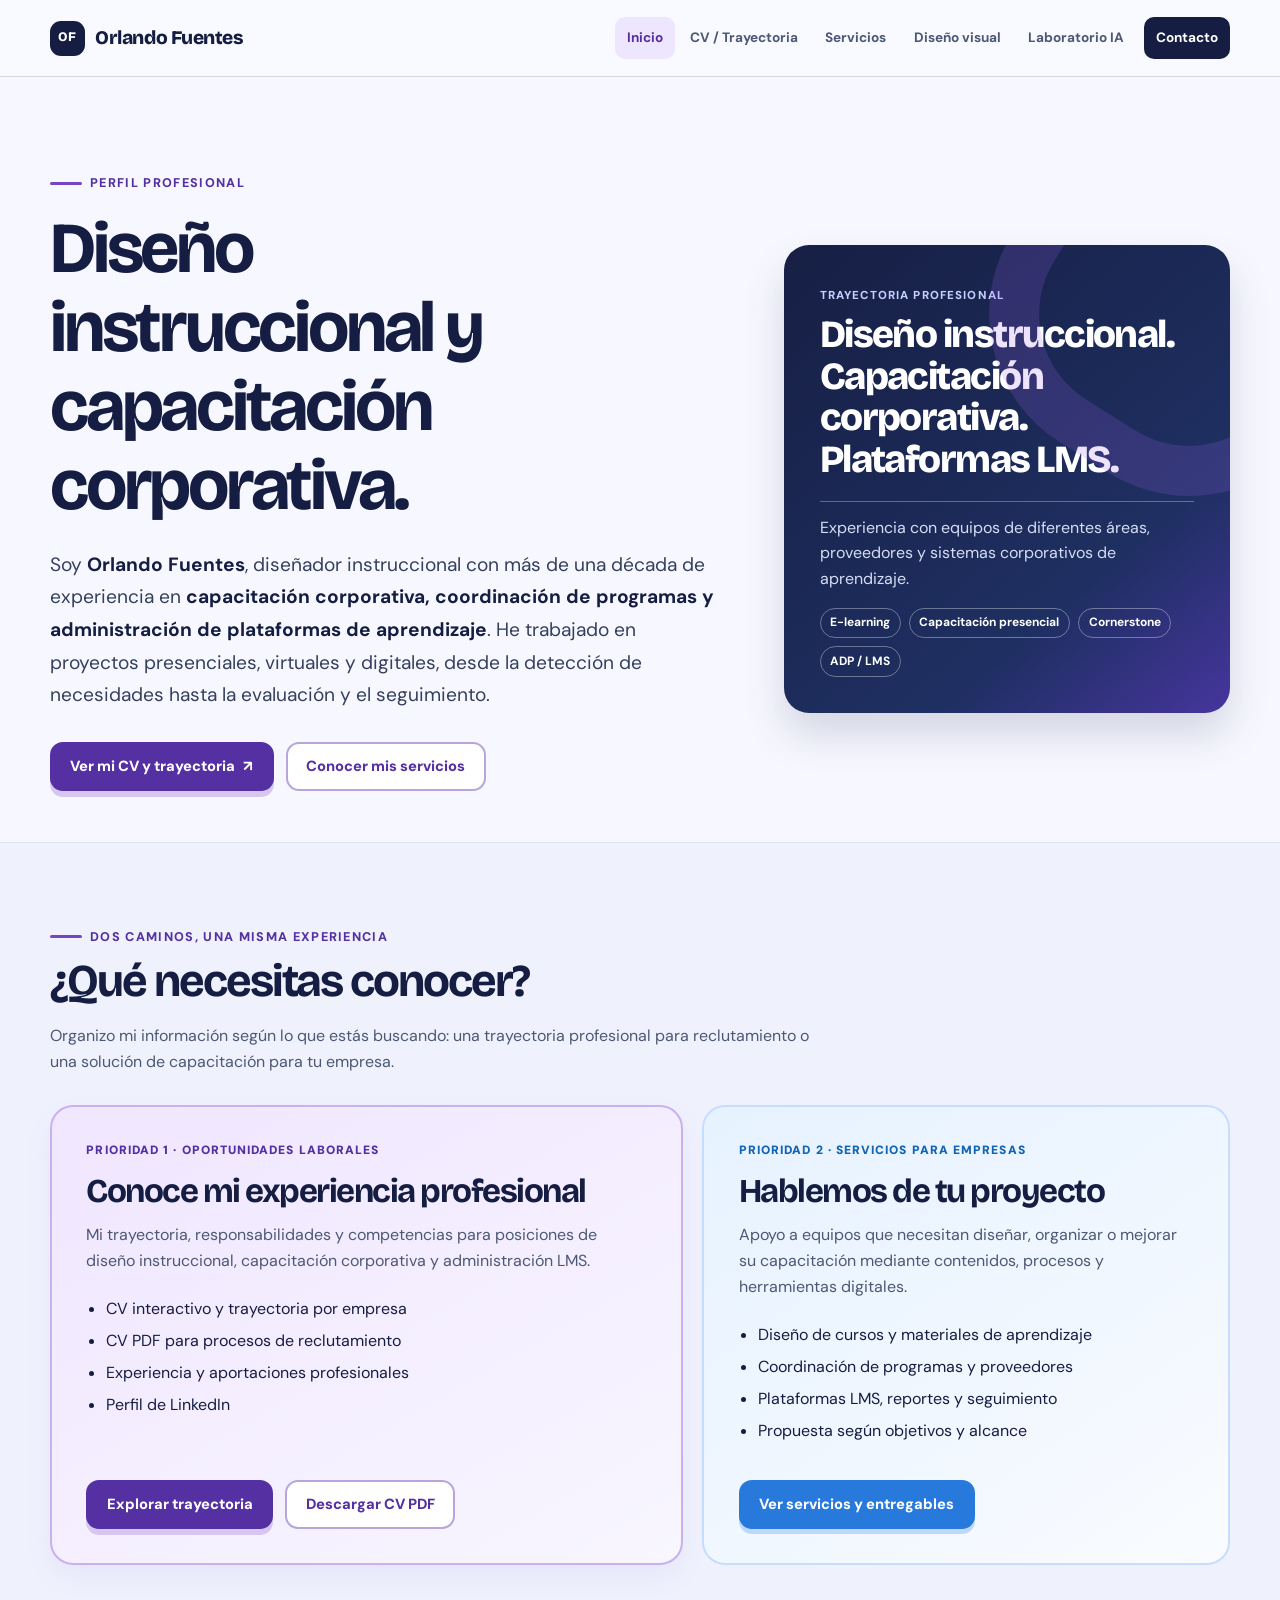
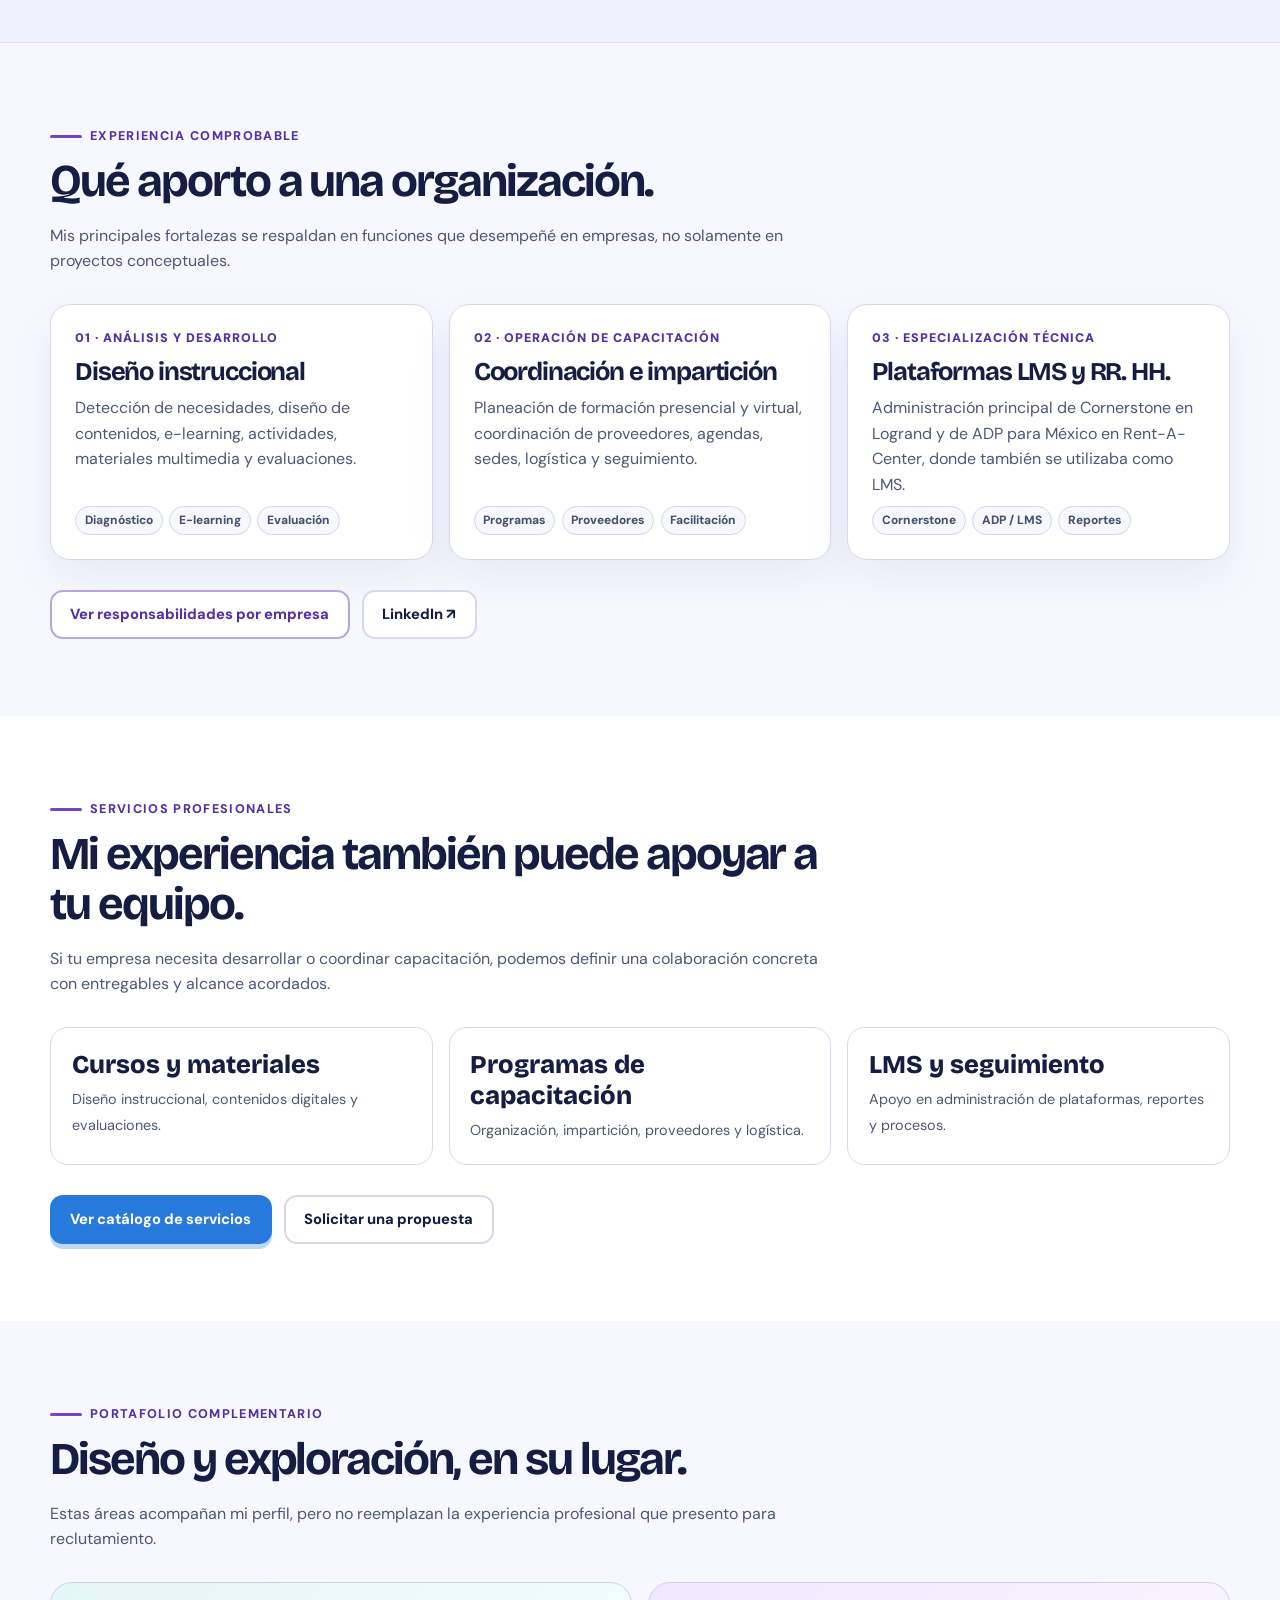
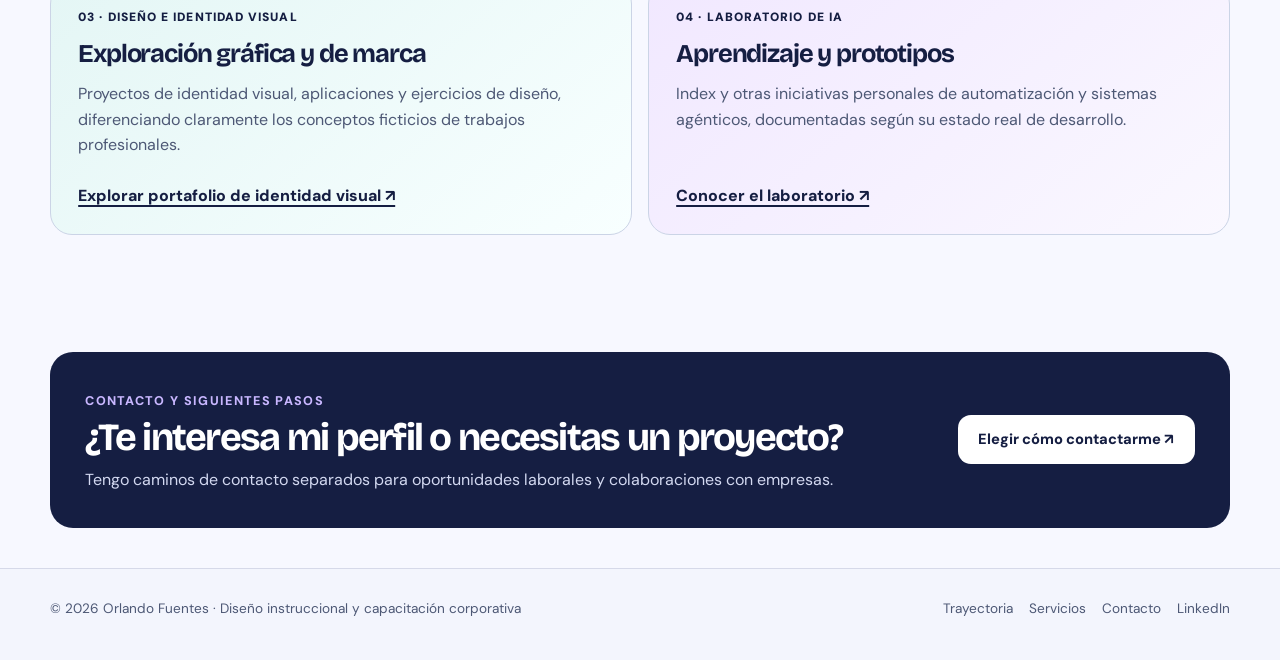
==== commit 24c63004: "Destacar especialidad de empleo de forma inmediata en la portada" ====
--- a/index.html
+++ b/index.html
@@ -23,7 +23,7 @@
 <section class="hero"><div class="shell hero-grid">
 <div>
 <span class="eyebrow"><span class="line"></span> Perfil profesional</span>
-<h1>Capacitación que conecta personas, procesos y tecnología.</h1>
+<h1>Diseño instruccional y capacitación corporativa.</h1>
 <p class="lead">Soy <strong>Orlando Fuentes</strong>, diseñador instruccional con más de una década de experiencia en <strong>capacitación corporativa, coordinación de programas y administración de plataformas de aprendizaje</strong>. He trabajado en proyectos presenciales, virtuales y digitales, desde la detección de necesidades hasta la evaluación y el seguimiento.</p>
 <div class="actions"><a class="btn btn-primary" href="cv.html">Ver mi CV y trayectoria <span aria-hidden="true">↗</span></a><a class="btn btn-secondary" href="servicios.html">Conocer mis servicios</a></div>
 </div>
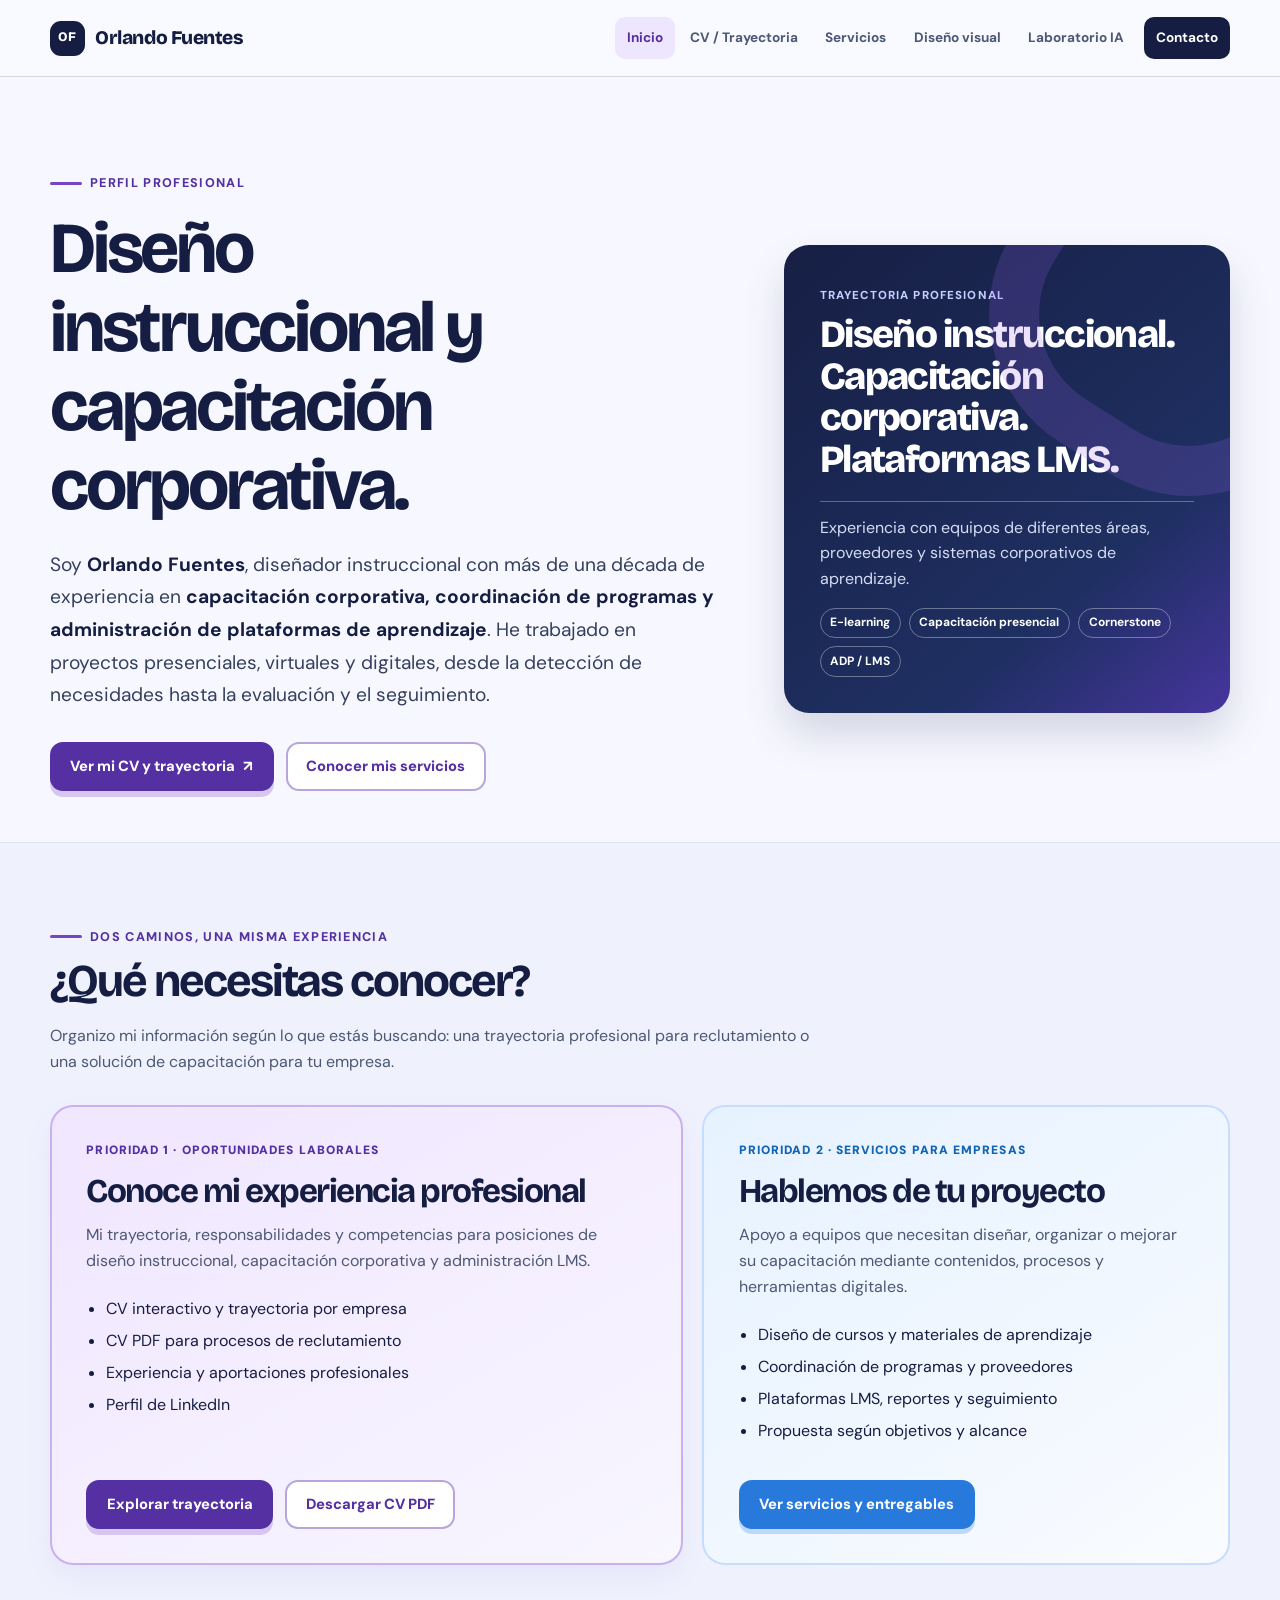
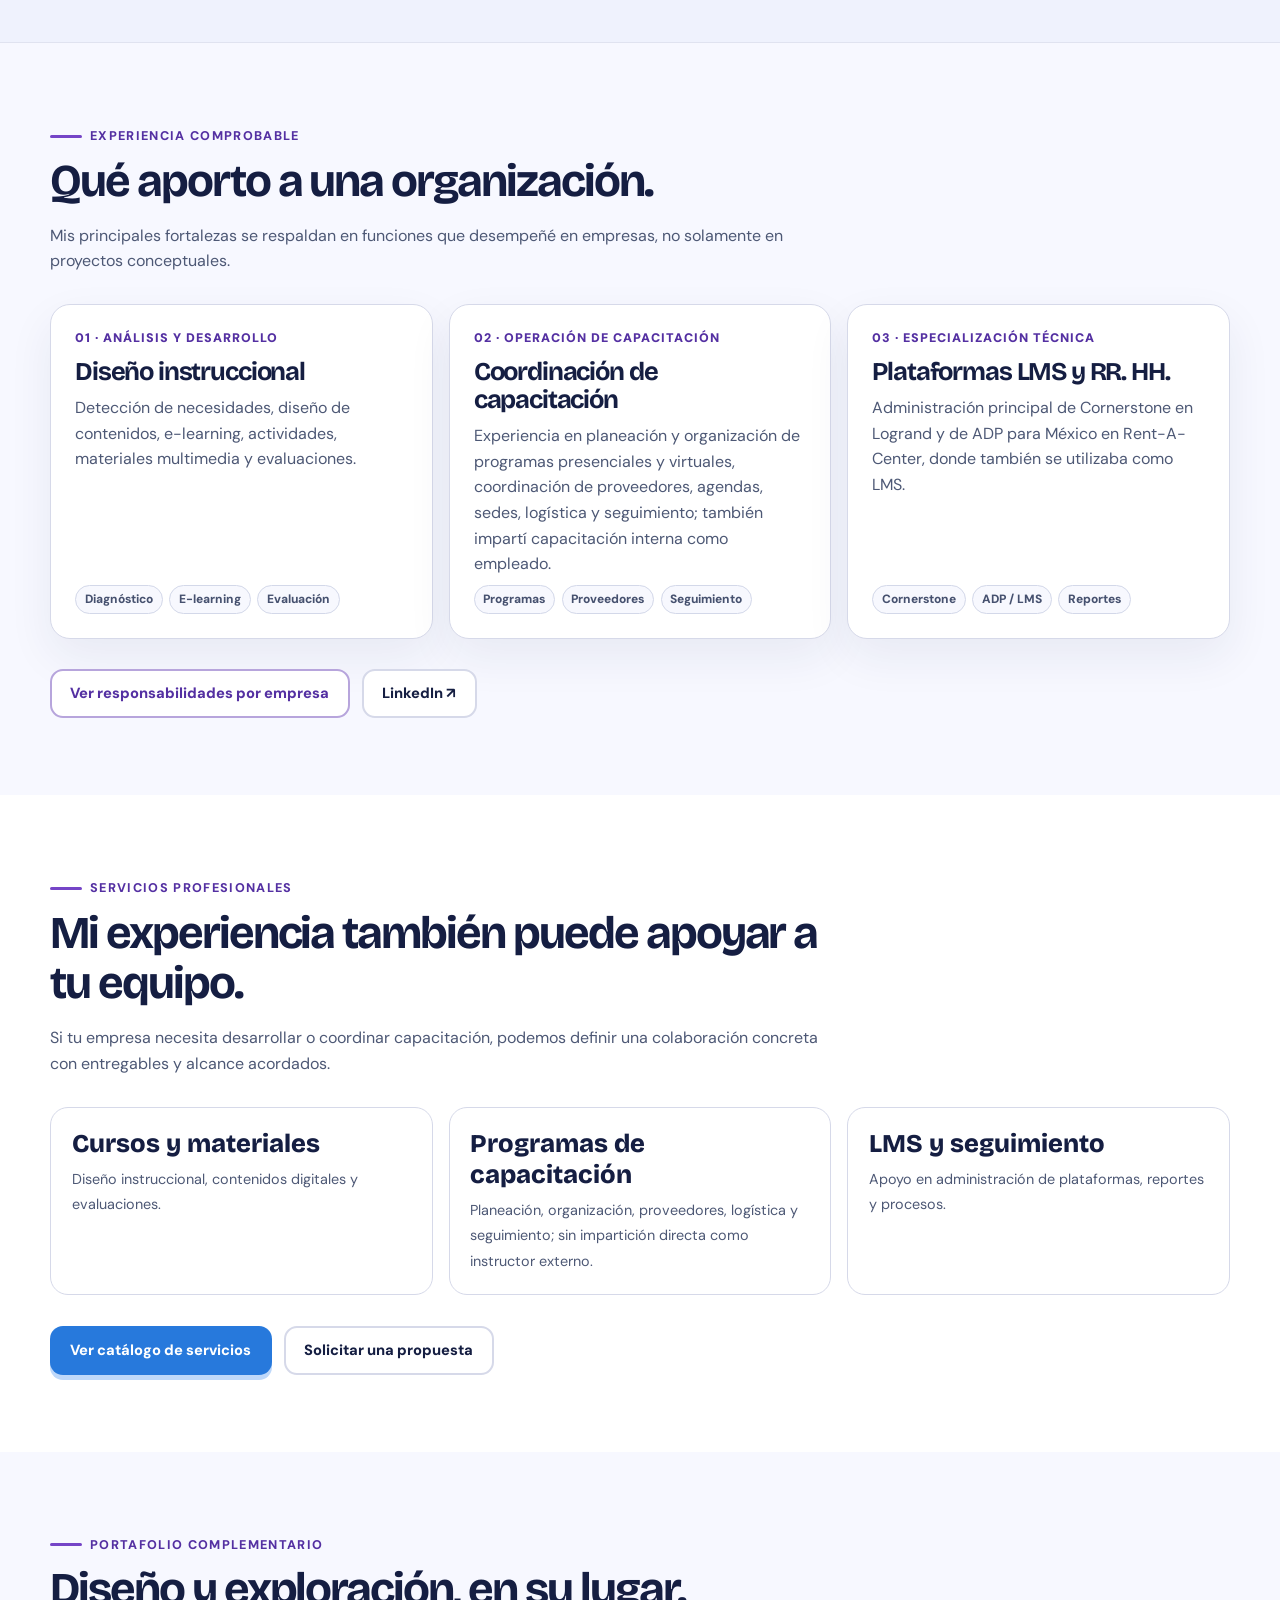
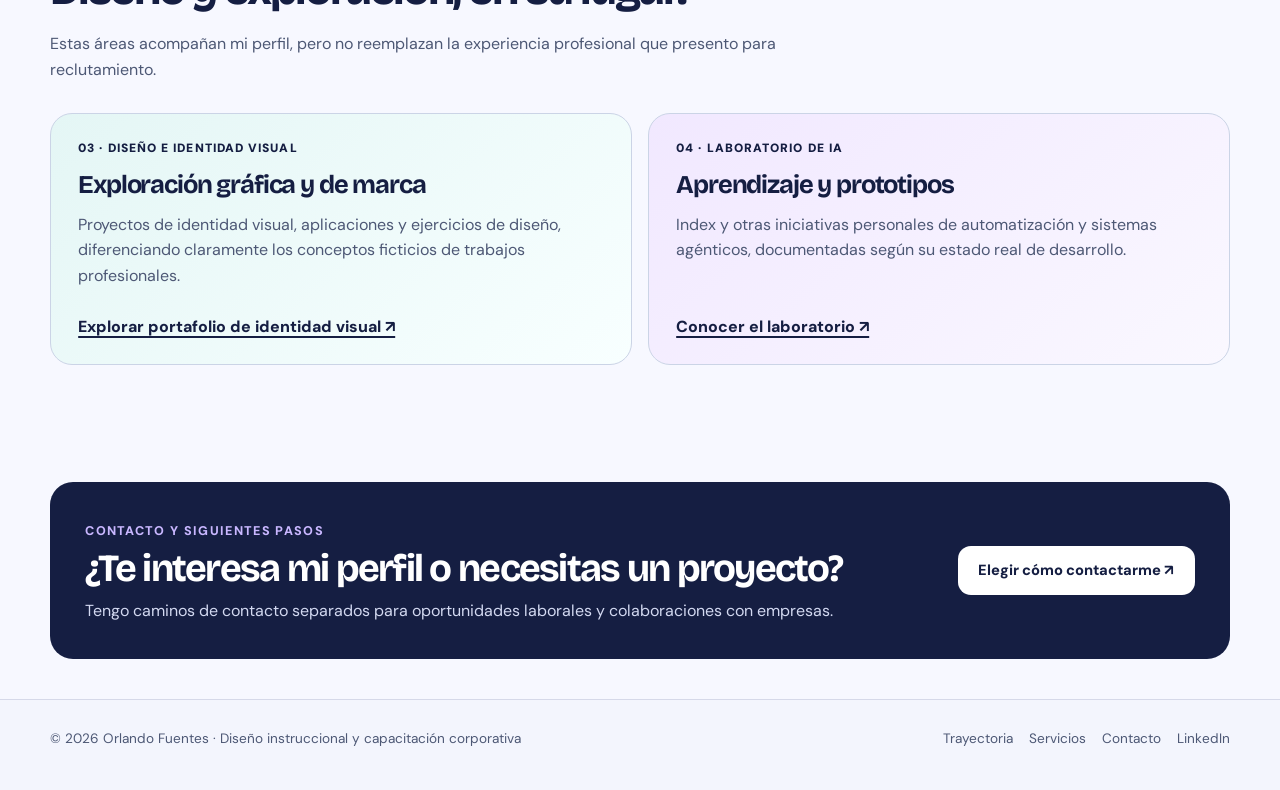
==== commit 6d28517c: "Aclarar que los servicios independientes no incluyen impartición como instructor externo" ====
--- a/index.html
+++ b/index.html
@@ -48,7 +48,7 @@
 <div class="section-head"><span class="eyebrow"><span class="line"></span> Experiencia comprobable</span><h2 id="expertise-title">Qué aporto a una organización.</h2><p>Mis principales fortalezas se respaldan en funciones que desempeñé en empresas, no solamente en proyectos conceptuales.</p></div>
 <div class="feature-grid">
 <article class="feature-card"><span class="index">01 · Análisis y desarrollo</span><h3>Diseño instruccional</h3><p>Detección de necesidades, diseño de contenidos, e-learning, actividades, materiales multimedia y evaluaciones.</p><div class="tags"><span class="tag">Diagnóstico</span><span class="tag">E-learning</span><span class="tag">Evaluación</span></div></article>
-<article class="feature-card"><span class="index">02 · Operación de capacitación</span><h3>Coordinación e impartición</h3><p>Planeación de formación presencial y virtual, coordinación de proveedores, agendas, sedes, logística y seguimiento.</p><div class="tags"><span class="tag">Programas</span><span class="tag">Proveedores</span><span class="tag">Facilitación</span></div></article>
+<article class="feature-card"><span class="index">02 · Operación de capacitación</span><h3>Coordinación de capacitación</h3><p>Experiencia en planeación y organización de programas presenciales y virtuales, coordinación de proveedores, agendas, sedes, logística y seguimiento; también impartí capacitación interna como empleado.</p><div class="tags"><span class="tag">Programas</span><span class="tag">Proveedores</span><span class="tag">Seguimiento</span></div></article>
 <article class="feature-card"><span class="index">03 · Especialización técnica</span><h3>Plataformas LMS y RR. HH.</h3><p>Administración principal de Cornerstone en Logrand y de ADP para México en Rent-A-Center, donde también se utilizaba como LMS.</p><div class="tags"><span class="tag">Cornerstone</span><span class="tag">ADP / LMS</span><span class="tag">Reportes</span></div></article>
 </div>
 <div class="actions"><a class="btn btn-secondary" href="cv.html">Ver responsabilidades por empresa</a><a class="btn btn-quiet" href="https://www.linkedin.com/in/orlando-fuentes-63674822/" target="_blank" rel="noopener noreferrer">LinkedIn ↗</a></div>
@@ -58,7 +58,7 @@
 <div class="section-head"><span class="eyebrow"><span class="line"></span> Servicios profesionales</span><h2 id="services-preview-title">Mi experiencia también puede apoyar a tu equipo.</h2><p>Si tu empresa necesita desarrollar o coordinar capacitación, podemos definir una colaboración concreta con entregables y alcance acordados.</p></div>
 <div class="pill-grid">
 <div class="pill-stat"><strong>Cursos y materiales</strong><span>Diseño instruccional, contenidos digitales y evaluaciones.</span></div>
-<div class="pill-stat"><strong>Programas de capacitación</strong><span>Organización, impartición, proveedores y logística.</span></div>
+<div class="pill-stat"><strong>Programas de capacitación</strong><span>Planeación, organización, proveedores, logística y seguimiento; sin impartición directa como instructor externo.</span></div>
 <div class="pill-stat"><strong>LMS y seguimiento</strong><span>Apoyo en administración de plataformas, reportes y procesos.</span></div>
 </div>
 <div class="actions"><a class="btn btn-blue" href="servicios.html">Ver catálogo de servicios</a><a class="btn btn-quiet" href="contacto.html">Solicitar una propuesta</a></div>
